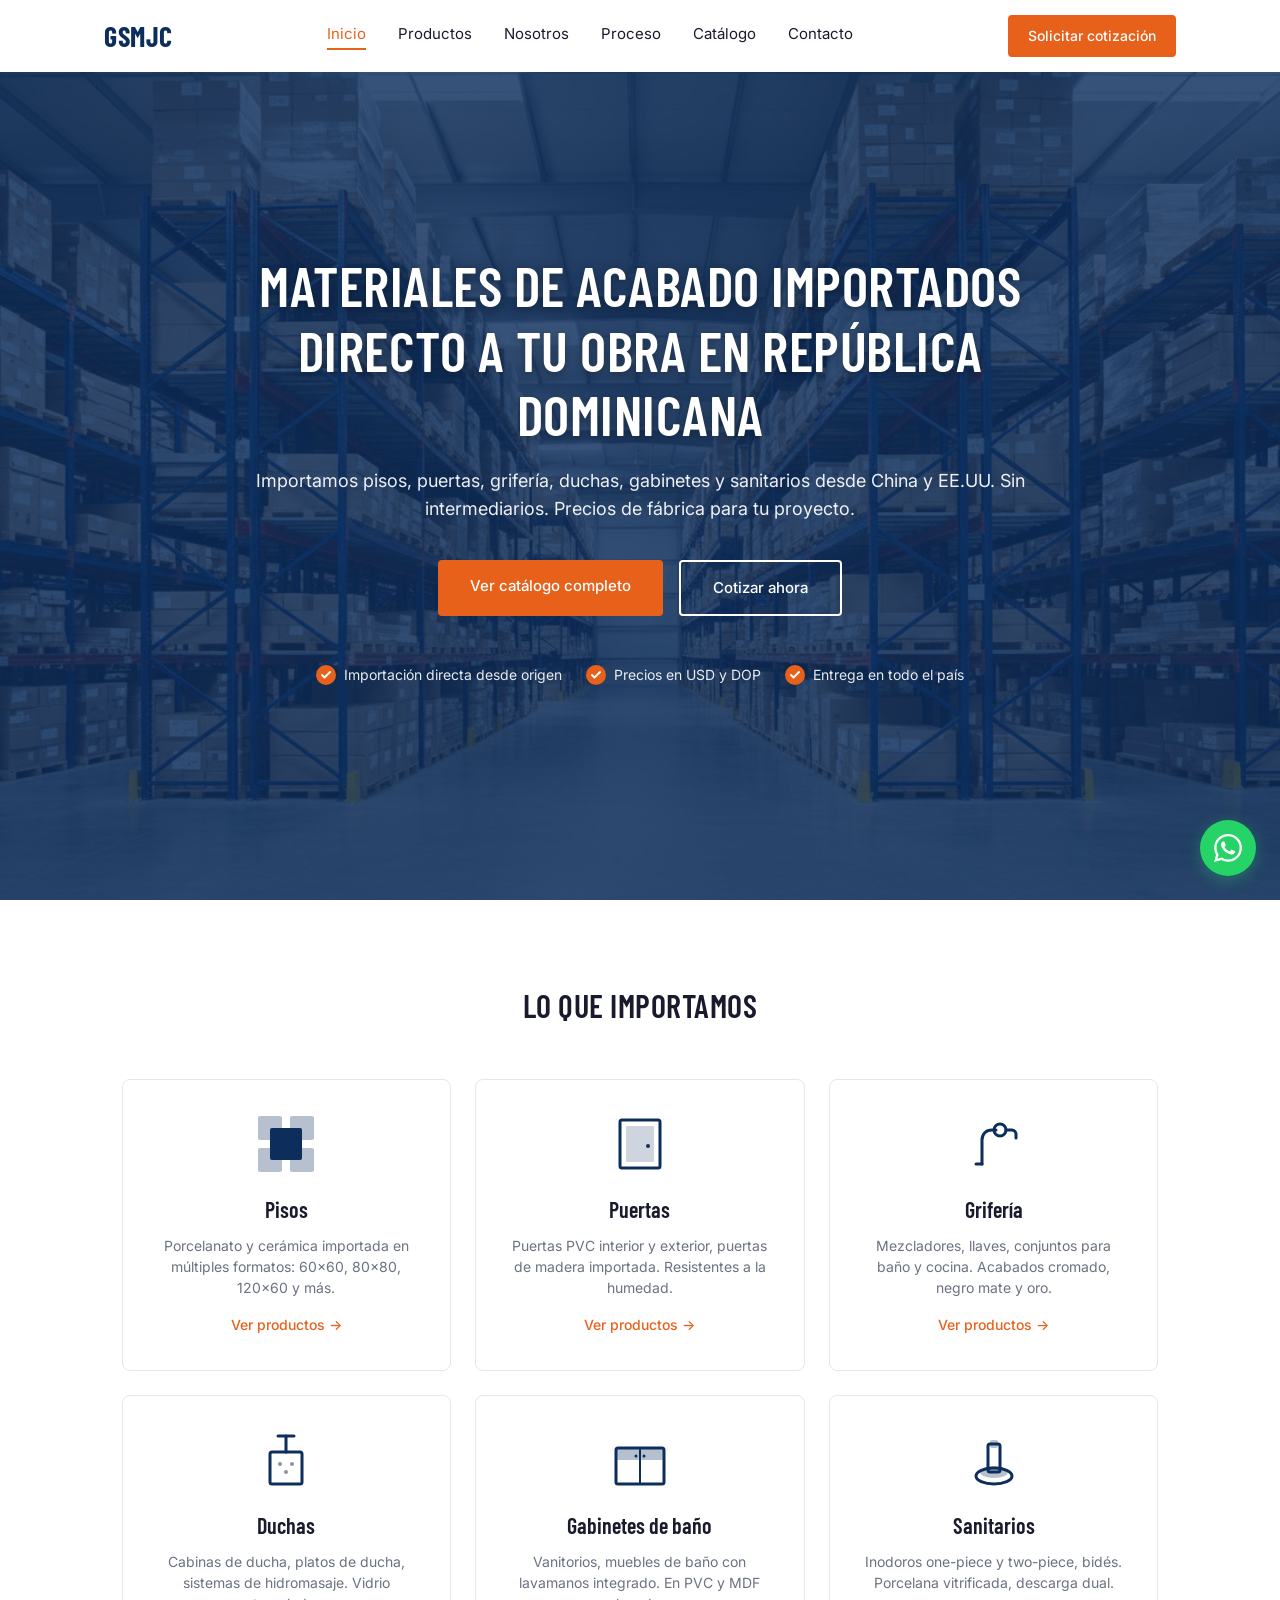
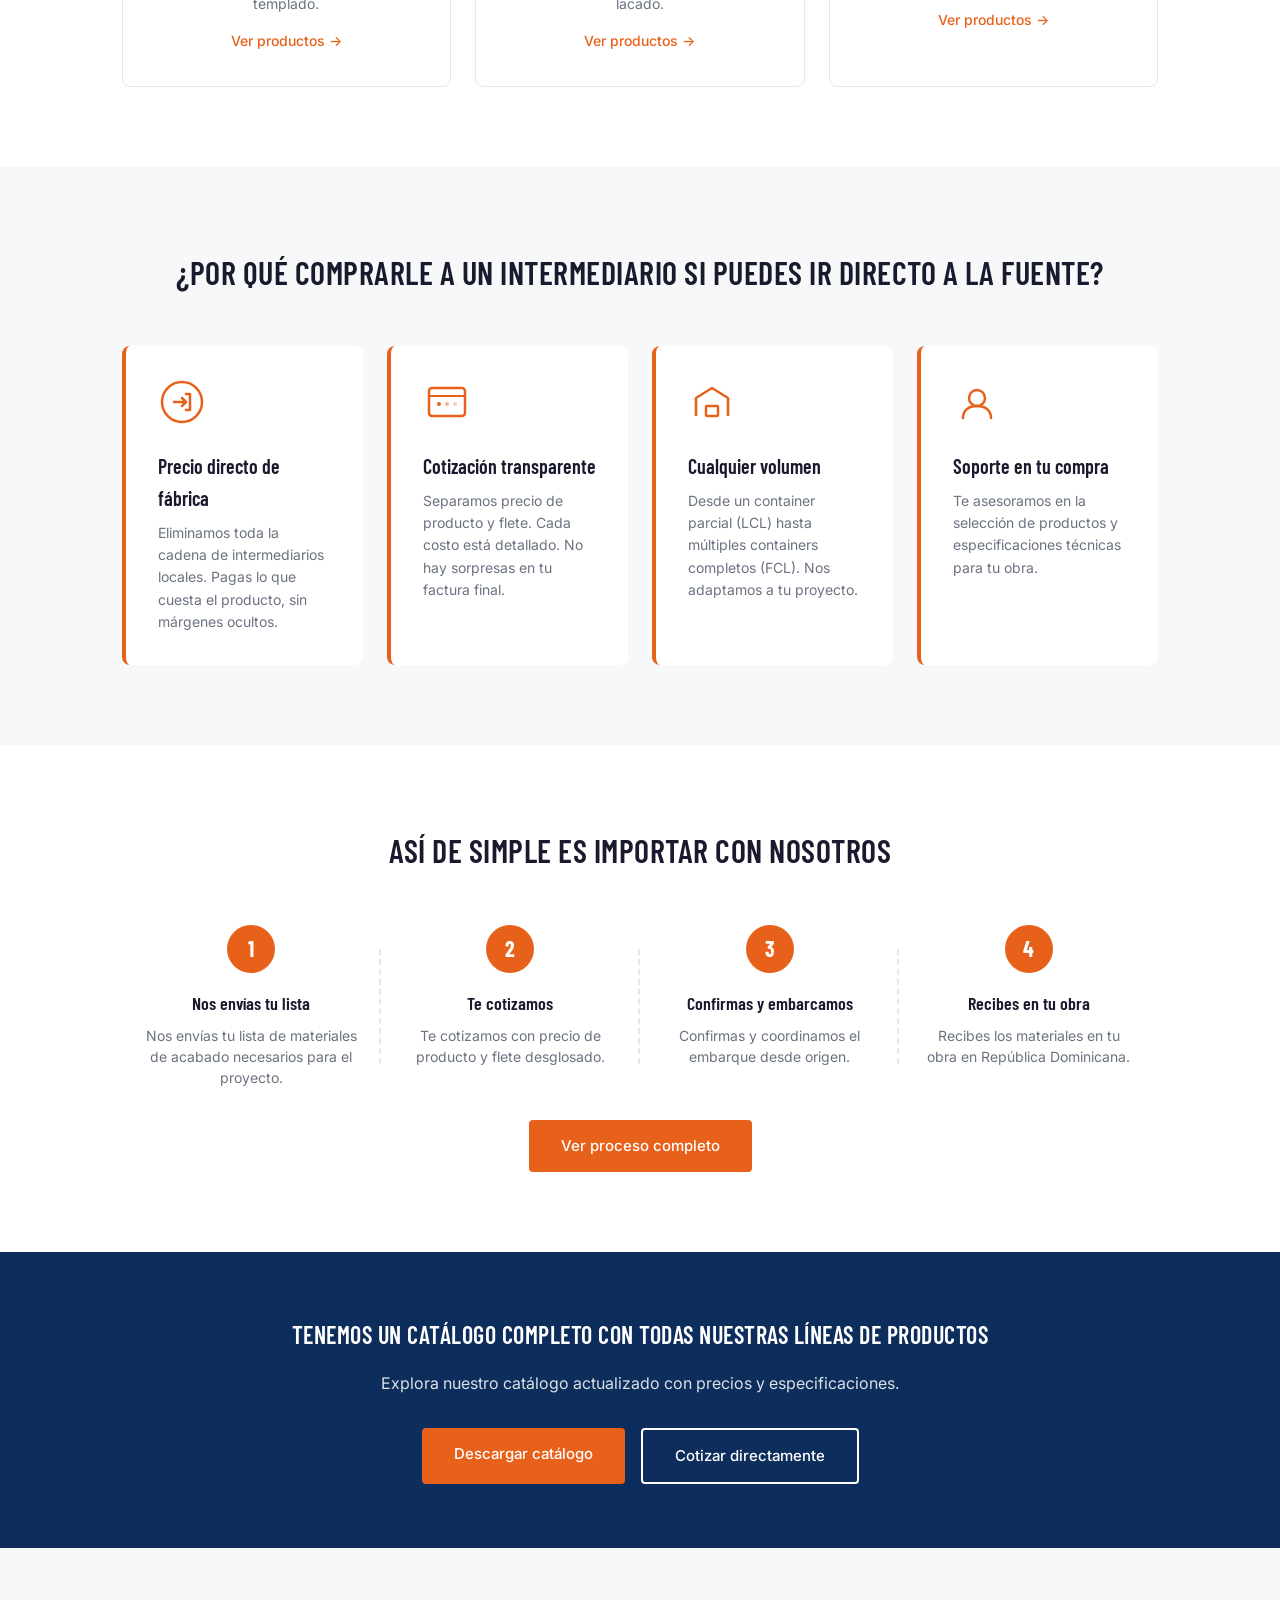
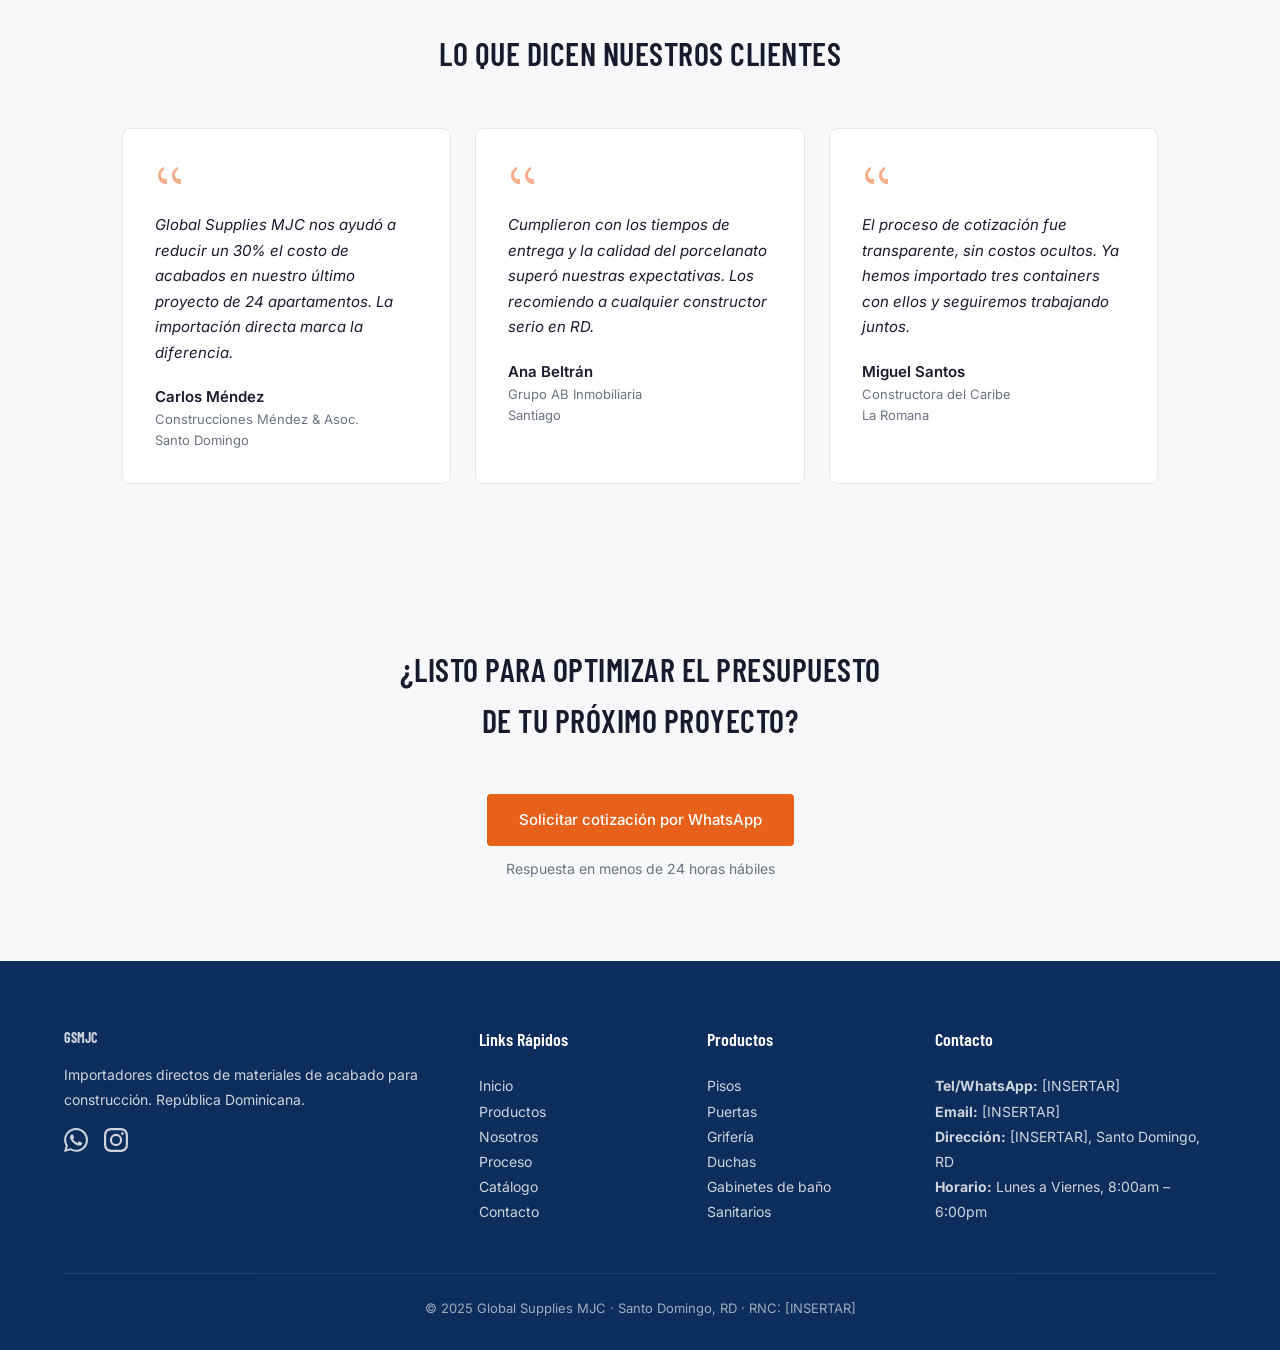
==== index.html @ f54d4133 "Initial commit: Global Supplies static site Co-authored-by: Cursor <cursoragent@cursor.com>" ====
<!DOCTYPE html>
<html lang="es">
<head>
  <meta charset="UTF-8">
  <meta name="viewport" content="width=device-width, initial-scale=1.0">
  <title>Global Supplies MJC — Materiales de Acabado Importados en República Dominicana</title>
  <meta name="description" content="Importamos pisos, puertas, grifería, duchas, gabinetes y sanitarios desde China y EE.UU. Sin intermediarios. Precios de fábrica para tu proyecto en RD.">
  <meta name="keywords" content="materiales de construcción República Dominicana, importador materiales RD, pisos importados Santo Domingo, proveedor construcción Dominican Republic, porcelanato importado, puertas PVC, grifería importada">
  <meta name="author" content="Global Supplies MJC">
  <meta name="robots" content="index, follow">
  <link rel="canonical" href="https://globalsuppliesmjc.com/">
  <link rel="icon" type="image/svg+xml" href="favicon.svg">

  <!-- Open Graph -->
  <meta property="og:type" content="website">
  <meta property="og:url" content="https://globalsuppliesmjc.com/">
  <meta property="og:title" content="Global Supplies MJC — Materiales de Acabado Importados en República Dominicana">
  <meta property="og:description" content="Importamos pisos, puertas, grifería, duchas, gabinetes y sanitarios desde China y EE.UU. Sin intermediarios. Precios de fábrica para tu proyecto en RD.">
  <meta property="og:image" content="https://globalsuppliesmjc.com/images/hero-bg.jpg">
  <meta name="twitter:card" content="summary_large_image">
  <meta name="twitter:title" content="Global Supplies MJC — Materiales de Acabado Importados en RD">
  <meta name="twitter:description" content="Importamos pisos, puertas, grifería, duchas, gabinetes y sanitarios desde China y EE.UU.">
  <meta name="twitter:image" content="https://globalsuppliesmjc.com/images/hero-bg.jpg">

  <!-- Schema.org -->
  <script type="application/ld+json">
  {
    "@context": "https://schema.org",
    "@type": "Organization",
    "name": "Global Supplies MJC",
    "description": "Importador directo de materiales de acabado para construcción en República Dominicana.",
    "url": "https://globalsuppliesmjc.com",
    "telephone": "[INSERTAR]",
    "email": "[INSERTAR]",
    "address": {
      "@type": "PostalAddress",
      "streetAddress": "[INSERTAR]",
      "addressLocality": "Santo Domingo",
      "addressCountry": "DO"
    }
  }
  </script>

  <!-- Fonts -->
  <link rel="preconnect" href="https://fonts.googleapis.com">
  <link rel="preconnect" href="https://fonts.gstatic.com" crossorigin>
  <link href="https://fonts.googleapis.com/css2?family=Barlow+Condensed:wght@400;500;600;700&family=Inter:wght@400;500;600&display=swap" rel="stylesheet">

  <link rel="stylesheet" href="styles.css">
</head>
<body>

  <!-- ==================== NAVBAR ==================== -->
  <nav class="navbar" id="navbar">
    <div class="container">
      <a href="index.html" class="logo">GSMJC</a>
      <div class="nav-links">
        <a href="index.html" class="active">Inicio</a>
        <a href="productos.html">Productos</a>
        <a href="nosotros.html">Nosotros</a>
        <a href="proceso.html">Proceso</a>
        <a href="catalogo.html">Catálogo</a>
        <a href="contacto.html">Contacto</a>
      </div>
      <a href="https://wa.me/[INSERTAR]?text=Hola,%20quiero%20solicitar%20una%20cotización" class="nav-cta" target="_blank">Solicitar cotización</a>
      <div class="hamburger" id="hamburger" onclick="toggleMenu()">
        <span></span>
        <span></span>
        <span></span>
      </div>
    </div>
    <div class="mobile-menu" id="mobileMenu">
      <a href="index.html" class="active">Inicio</a>
      <a href="productos.html">Productos</a>
      <a href="nosotros.html">Nosotros</a>
      <a href="proceso.html">Proceso</a>
      <a href="catalogo.html">Catálogo</a>
      <a href="contacto.html">Contacto</a>
      <a href="https://wa.me/[INSERTAR]?text=Hola,%20quiero%20solicitar%20una%20cotización" class="nav-cta" target="_blank">Solicitar cotización</a>
    </div>
  </nav>

  <!-- ==================== HERO ==================== -->
  <section class="hero">
    <div class="hero-content">
      <h1>Materiales de acabado importados directo a tu obra en República Dominicana</h1>
      <p class="subtitle">Importamos pisos, puertas, grifería, duchas, gabinetes y sanitarios desde China y EE.UU. Sin intermediarios. Precios de fábrica para tu proyecto.</p>
      <div class="hero-buttons">
        <a href="catalogo.html" class="btn btn-primary">Ver catálogo completo</a>
        <a href="https://wa.me/[INSERTAR]?text=Hola,%20quiero%20cotizar%20materiales%20de%20acabado" class="btn btn-secondary" target="_blank">Cotizar ahora</a>
      </div>
      <div class="badges">
        <div class="badge">
          <svg width="20" height="20" viewBox="0 0 20 20" fill="none"><circle cx="10" cy="10" r="10" fill="#E8611A"/><path d="M6 10l2.5 2.5L14 7" stroke="white" stroke-width="2" stroke-linecap="round" stroke-linejoin="round"/></svg>
          Importación directa desde origen
        </div>
        <div class="badge">
          <svg width="20" height="20" viewBox="0 0 20 20" fill="none"><circle cx="10" cy="10" r="10" fill="#E8611A"/><path d="M6 10l2.5 2.5L14 7" stroke="white" stroke-width="2" stroke-linecap="round" stroke-linejoin="round"/></svg>
          Precios en USD y DOP
        </div>
        <div class="badge">
          <svg width="20" height="20" viewBox="0 0 20 20" fill="none"><circle cx="10" cy="10" r="10" fill="#E8611A"/><path d="M6 10l2.5 2.5L14 7" stroke="white" stroke-width="2" stroke-linecap="round" stroke-linejoin="round"/></svg>
          Entrega en todo el país
        </div>
      </div>
    </div>
  </section>

  <!-- ==================== CATEGORÍAS ==================== -->
  <section class="section bg-white">
    <div class="container">
      <h2 class="section-title">Lo que importamos</h2>
      <div class="category-grid">
        <!-- Pisos -->
        <div class="category-card fade-up">
          <div class="icon">
            <svg viewBox="0 0 64 64" fill="none" xmlns="http://www.w3.org/2000/svg"><rect x="4" y="4" width="24" height="24" rx="2" fill="currentColor" opacity="0.3"/><rect x="36" y="4" width="24" height="24" rx="2" fill="currentColor" opacity="0.3"/><rect x="4" y="36" width="24" height="24" rx="2" fill="currentColor" opacity="0.3"/><rect x="36" y="36" width="24" height="24" rx="2" fill="currentColor" opacity="0.3"/><rect x="16" y="16" width="32" height="32" rx="2" fill="currentColor"/></svg>
          </div>
          <h3>Pisos</h3>
          <p>Porcelanato y cerámica importada en múltiples formatos: 60x60, 80x80, 120x60 y más.</p>
          <a href="productos.html#pisos">Ver productos →</a>
        </div>
        <!-- Puertas -->
        <div class="category-card fade-up">
          <div class="icon">
            <svg viewBox="0 0 64 64" fill="none" xmlns="http://www.w3.org/2000/svg"><rect x="12" y="8" width="40" height="48" rx="2" stroke="currentColor" stroke-width="3" fill="none"/><rect x="18" y="14" width="28" height="36" rx="1" fill="currentColor" opacity="0.2"/><circle cx="40" cy="34" r="2" fill="currentColor"/></svg>
          </div>
          <h3>Puertas</h3>
          <p>Puertas PVC interior y exterior, puertas de madera importada. Resistentes a la humedad.</p>
          <a href="productos.html#puertas">Ver productos →</a>
        </div>
        <!-- Grifería -->
        <div class="category-card fade-up">
          <div class="icon">
            <svg viewBox="0 0 64 64" fill="none" xmlns="http://www.w3.org/2000/svg"><path d="M20 52V28c0-6 4-10 10-10h4" stroke="currentColor" stroke-width="3" fill="none" stroke-linecap="round"/><circle cx="38" cy="18" r="6" stroke="currentColor" stroke-width="3" fill="none"/><path d="M44 18h6c2 0 4 2 4 4v4" stroke="currentColor" stroke-width="3" fill="none" stroke-linecap="round"/><path d="M20 52h-6" stroke="currentColor" stroke-width="3" fill="none" stroke-linecap="round"/></svg>
          </div>
          <h3>Grifería</h3>
          <p>Mezcladores, llaves, conjuntos para baño y cocina. Acabados cromado, negro mate y oro.</p>
          <a href="productos.html#griferia">Ver productos →</a>
        </div>
        <!-- Duchas -->
        <div class="category-card fade-up">
          <div class="icon">
            <svg viewBox="0 0 64 64" fill="none" xmlns="http://www.w3.org/2000/svg"><rect x="16" y="24" width="32" height="32" rx="2" stroke="currentColor" stroke-width="3" fill="none"/><line x1="32" y1="8" x2="32" y2="24" stroke="currentColor" stroke-width="3" stroke-linecap="round"/><path d="M24 8h16" stroke="currentColor" stroke-width="3" stroke-linecap="round"/><circle cx="26" cy="36" r="2" fill="currentColor" opacity="0.5"/><circle cx="38" cy="36" r="2" fill="currentColor" opacity="0.5"/><circle cx="32" cy="44" r="2" fill="currentColor" opacity="0.5"/></svg>
          </div>
          <h3>Duchas</h3>
          <p>Cabinas de ducha, platos de ducha, sistemas de hidromasaje. Vidrio templado.</p>
          <a href="productos.html#duchas">Ver productos →</a>
        </div>
        <!-- Gabinetes -->
        <div class="category-card fade-up">
          <div class="icon">
            <svg viewBox="0 0 64 64" fill="none" xmlns="http://www.w3.org/2000/svg"><rect x="8" y="20" width="48" height="36" rx="2" stroke="currentColor" stroke-width="3" fill="none"/><rect x="8" y="20" width="48" height="12" rx="2" fill="currentColor" opacity="0.3"/><line x1="32" y1="20" x2="32" y2="56" stroke="currentColor" stroke-width="2"/><circle cx="28" cy="28" r="1.5" fill="currentColor"/><circle cx="36" cy="28" r="1.5" fill="currentColor"/></svg>
          </div>
          <h3>Gabinetes de baño</h3>
          <p>Vanitorios, muebles de baño con lavamanos integrado. En PVC y MDF lacado.</p>
          <a href="productos.html#gabinetes">Ver productos →</a>
        </div>
        <!-- Sanitarios -->
        <div class="category-card fade-up">
          <div class="icon">
            <svg viewBox="0 0 64 64" fill="none" xmlns="http://www.w3.org/2000/svg"><ellipse cx="32" cy="48" rx="18" ry="8" stroke="currentColor" stroke-width="3" fill="none"/><ellipse cx="32" cy="44" rx="14" ry="6" fill="currentColor" opacity="0.3"/><rect x="26" y="16" width="12" height="28" rx="2" stroke="currentColor" stroke-width="3" fill="none"/><rect x="28" y="12" width="8" height="8" rx="2" fill="currentColor" opacity="0.3"/></svg>
          </div>
          <h3>Sanitarios</h3>
          <p>Inodoros one-piece y two-piece, bidés. Porcelana vitrificada, descarga dual.</p>
          <a href="productos.html#sanitarios">Ver productos →</a>
        </div>
      </div>
    </div>
  </section>

  <!-- ==================== PROPUESTA DE VALOR ==================== -->
  <section class="section bg-grey">
    <div class="container">
      <h2 class="section-title">¿Por qué comprarle a un intermediario si puedes ir directo a la fuente?</h2>
      <div class="value-grid">
        <div class="value-card fade-up">
          <div class="icon">
            <svg width="48" height="48" viewBox="0 0 48 48" fill="none"><circle cx="24" cy="24" r="20" stroke="currentColor" stroke-width="2.5"/><path d="M16 24h12m0 0l-4-4m4 4l-4 4" stroke="currentColor" stroke-width="2.5" stroke-linecap="round" stroke-linejoin="round"/><path d="M28 16h4v16h-4" stroke="currentColor" stroke-width="2.5" stroke-linecap="round" stroke-linejoin="round"/></svg>
          </div>
          <h3>Precio directo de fábrica</h3>
          <p>Eliminamos toda la cadena de intermediarios locales. Pagas lo que cuesta el producto, sin márgenes ocultos.</p>
        </div>
        <div class="value-card fade-up">
          <div class="icon">
            <svg width="48" height="48" viewBox="0 0 48 48" fill="none"><rect x="6" y="10" width="36" height="28" rx="3" stroke="currentColor" stroke-width="2.5"/><path d="M6 18h36" stroke="currentColor" stroke-width="2"/><circle cx="16" cy="26" r="2" fill="currentColor"/><circle cx="24" cy="26" r="2" fill="currentColor" opacity="0.5"/><circle cx="32" cy="26" r="2" fill="currentColor" opacity="0.3"/></svg>
          </div>
          <h3>Cotización transparente</h3>
          <p>Separamos precio de producto y flete. Cada costo está detallado. No hay sorpresas en tu factura final.</p>
        </div>
        <div class="value-card fade-up">
          <div class="icon">
            <svg width="48" height="48" viewBox="0 0 48 48" fill="none"><path d="M8 38V20l16-10 16 10v18" stroke="currentColor" stroke-width="2.5" fill="none" stroke-linejoin="round"/><rect x="18" y="28" width="12" height="10" rx="1" stroke="currentColor" stroke-width="2.5"/></svg>
          </div>
          <h3>Cualquier volumen</h3>
          <p>Desde un container parcial (LCL) hasta múltiples containers completos (FCL). Nos adaptamos a tu proyecto.</p>
        </div>
        <div class="value-card fade-up">
          <div class="icon">
            <svg width="48" height="48" viewBox="0 0 48 48" fill="none"><circle cx="24" cy="20" r="8" stroke="currentColor" stroke-width="2.5"/><path d="M10 40c0-8 6-12 14-12s14 4 14 12" stroke="currentColor" stroke-width="2.5" stroke-linecap="round"/></svg>
          </div>
          <h3>Soporte en tu compra</h3>
          <p>Te asesoramos en la selección de productos y especificaciones técnicas para tu obra.</p>
        </div>
      </div>
    </div>
  </section>

  <!-- ==================== CÓMO FUNCIONA ==================== -->
  <section class="section bg-white">
    <div class="container">
      <h2 class="section-title">Así de simple es importar con nosotros</h2>
      <div class="steps">
        <div class="step fade-up">
          <div class="step-number">1</div>
          <h3>Nos envías tu lista</h3>
          <p>Nos envías tu lista de materiales de acabado necesarios para el proyecto.</p>
        </div>
        <div class="step fade-up">
          <div class="step-number">2</div>
          <h3>Te cotizamos</h3>
          <p>Te cotizamos con precio de producto y flete desglosado.</p>
        </div>
        <div class="step fade-up">
          <div class="step-number">3</div>
          <h3>Confirmas y embarcamos</h3>
          <p>Confirmas y coordinamos el embarque desde origen.</p>
        </div>
        <div class="step fade-up">
          <div class="step-number">4</div>
          <h3>Recibes en tu obra</h3>
          <p>Recibes los materiales en tu obra en República Dominicana.</p>
        </div>
      </div>
      <div class="text-center mt-4">
        <a href="proceso.html" class="btn btn-primary">Ver proceso completo</a>
      </div>
    </div>
  </section>

  <!-- ==================== BANNER CATÁLOGO ==================== -->
  <section class="banner-section bg-blue">
    <div class="container">
      <h2>Tenemos un catálogo completo con todas nuestras líneas de productos</h2>
      <p>Explora nuestro catálogo actualizado con precios y especificaciones.</p>
      <div class="btn-group">
        <a href="catalogo.html" class="btn btn-primary">Descargar catálogo</a>
        <a href="https://wa.me/[INSERTAR]?text=Hola,%20quiero%20cotizar%20materiales" class="btn btn-secondary" target="_blank">Cotizar directamente</a>
      </div>
    </div>
  </section>

  <!-- ==================== TESTIMONIOS ==================== -->
  <section class="section bg-grey">
    <div class="container">
      <h2 class="section-title">Lo que dicen nuestros clientes</h2>
      <div class="testimonial-grid">
        <div class="testimonial-card fade-up">
          <div class="quote-icon">
            <svg width="32" height="32" viewBox="0 0 32 32" fill="currentColor"><path d="M10 18c-1.1 0-2.1-.4-2.8-1.2C6.4 16 6 15 6 14c0-2.2 1.2-4.2 3-5.3V6C5.5 7.2 3 10.6 3 14.5 3 19.2 6.6 23 11 23h1v-5h-2zm14 0c-1.1 0-2.1-.4-2.8-1.2-.8-.8-1.2-1.8-1.2-2.8 0-2.2 1.2-4.2 3-5.3V6c-3.5 1.2-6 4.6-6 8.5 0 4.7 3.6 8.5 8 8.5h1v-5h-2z"/></svg>
          </div>
          <p class="quote">Global Supplies MJC nos ayudó a reducir un 30% el costo de acabados en nuestro último proyecto de 24 apartamentos. La importación directa marca la diferencia.</p>
          <div class="author">Carlos Méndez</div>
          <div class="company">Construcciones Méndez &amp; Asoc.</div>
          <div class="city">Santo Domingo</div>
        </div>
        <div class="testimonial-card fade-up">
          <div class="quote-icon">
            <svg width="32" height="32" viewBox="0 0 32 32" fill="currentColor"><path d="M10 18c-1.1 0-2.1-.4-2.8-1.2C6.4 16 6 15 6 14c0-2.2 1.2-4.2 3-5.3V6C5.5 7.2 3 10.6 3 14.5 3 19.2 6.6 23 11 23h1v-5h-2zm14 0c-1.1 0-2.1-.4-2.8-1.2-.8-.8-1.2-1.8-1.2-2.8 0-2.2 1.2-4.2 3-5.3V6c-3.5 1.2-6 4.6-6 8.5 0 4.7 3.6 8.5 8 8.5h1v-5h-2z"/></svg>
          </div>
          <p class="quote">Cumplieron con los tiempos de entrega y la calidad del porcelanato superó nuestras expectativas. Los recomiendo a cualquier constructor serio en RD.</p>
          <div class="author">Ana Beltrán</div>
          <div class="company">Grupo AB Inmobiliaria</div>
          <div class="city">Santiago</div>
        </div>
        <div class="testimonial-card fade-up">
          <div class="quote-icon">
            <svg width="32" height="32" viewBox="0 0 32 32" fill="currentColor"><path d="M10 18c-1.1 0-2.1-.4-2.8-1.2C6.4 16 6 15 6 14c0-2.2 1.2-4.2 3-5.3V6C5.5 7.2 3 10.6 3 14.5 3 19.2 6.6 23 11 23h1v-5h-2zm14 0c-1.1 0-2.1-.4-2.8-1.2-.8-.8-1.2-1.8-1.2-2.8 0-2.2 1.2-4.2 3-5.3V6c-3.5 1.2-6 4.6-6 8.5 0 4.7 3.6 8.5 8 8.5h1v-5h-2z"/></svg>
          </div>
          <p class="quote">El proceso de cotización fue transparente, sin costos ocultos. Ya hemos importado tres containers con ellos y seguiremos trabajando juntos.</p>
          <div class="author">Miguel Santos</div>
          <div class="company">Constructora del Caribe</div>
          <div class="city">La Romana</div>
        </div>
      </div>
    </div>
  </section>

  <!-- ==================== CTA FINAL ==================== -->
  <section class="section bg-grey">
    <div class="container max-w-600 text-center">
      <h2 class="section-title">¿Listo para optimizar el presupuesto de tu próximo proyecto?</h2>
      <a href="https://wa.me/[INSERTAR]?text=Hola,%20quiero%20solicitar%20una%20cotización" class="btn btn-primary" target="_blank">Solicitar cotización por WhatsApp</a>
      <p class="mt-1" style="color: var(--gris-medio); font-size: 14px; margin-top: 12px;">Respuesta en menos de 24 horas hábiles</p>
    </div>
  </section>

  <!-- ==================== FOOTER ==================== -->
  <footer class="footer">
    <div class="footer-grid">
      <div class="footer-col">
        <a href="index.html" class="footer-logo">GSMJC</a>
        <p>Importadores directos de materiales de acabado para construcción. República Dominicana.</p>
        <div class="footer-social">
          <a href="https://wa.me/[INSERTAR]" target="_blank" aria-label="WhatsApp">
            <svg width="24" height="24" viewBox="0 0 24 24" fill="currentColor"><path d="M17.472 14.382c-.297-.149-1.758-.867-2.03-.967-.273-.099-.471-.148-.67.15-.197.297-.767.966-.94 1.164-.173.199-.347.223-.644.075-.297-.15-1.255-.463-2.39-1.475-.883-.788-1.48-1.761-1.653-2.059-.173-.297-.018-.458.13-.606.134-.133.298-.347.446-.52.149-.174.198-.298.298-.497.099-.198.05-.371-.025-.52-.075-.149-.669-1.612-.916-2.207-.242-.579-.487-.5-.669-.51-.173-.008-.371-.01-.57-.01-.198 0-.52.074-.792.372-.272.297-1.04 1.016-1.04 2.479 0 1.462 1.065 2.875 1.213 3.074.149.198 2.096 3.2 5.077 4.487.709.306 1.262.489 1.694.625.712.227 1.36.195 1.871.118.571-.085 1.758-.719 2.006-1.413.248-.694.248-1.289.173-1.413-.074-.124-.272-.198-.57-.347m-5.421 7.403h-.004a9.87 9.87 0 01-5.031-1.378l-.361-.214-3.741.982.998-3.648-.235-.374a9.86 9.86 0 01-1.51-5.26c.001-5.45 4.436-9.884 9.888-9.884 2.64 0 5.122 1.03 6.988 2.898a9.825 9.825 0 012.893 6.994c-.003 5.45-4.437 9.884-9.885 9.884m8.413-18.297A11.815 11.815 0 0012.05 0C5.495 0 .16 5.335.157 11.892c0 2.096.547 4.142 1.588 5.945L.057 24l6.305-1.654a11.882 11.882 0 005.683 1.448h.005c6.554 0 11.89-5.335 11.893-11.893a11.821 11.821 0 00-3.48-8.413z"/></svg>
          </a>
          <a href="[INSERTAR Instagram]" target="_blank" aria-label="Instagram">
            <svg width="24" height="24" viewBox="0 0 24 24" fill="currentColor"><path d="M12 2.163c3.204 0 3.584.012 4.85.07 3.252.148 4.771 1.691 4.919 4.919.058 1.265.069 1.645.069 4.849 0 3.205-.012 3.584-.069 4.849-.149 3.225-1.664 4.771-4.919 4.919-1.266.058-1.644.07-4.85.07-3.204 0-3.584-.012-4.849-.07-3.26-.149-4.771-1.699-4.919-4.92-.058-1.265-.07-1.644-.07-4.849 0-3.204.013-3.583.07-4.849.149-3.227 1.664-4.771 4.919-4.919 1.266-.057 1.645-.069 4.849-.069zM12 0C8.741 0 8.333.014 7.053.072 2.695.272.273 2.69.073 7.052.014 8.333 0 8.741 0 12c0 3.259.014 3.668.072 4.948.2 4.358 2.618 6.78 6.98 6.98C8.333 23.986 8.741 24 12 24c3.259 0 3.668-.014 4.948-.072 4.354-.2 6.782-2.618 6.979-6.98.059-1.28.073-1.689.073-4.948 0-3.259-.014-3.667-.072-4.947-.196-4.354-2.617-6.78-6.979-6.98C15.668.014 15.259 0 12 0zm0 5.838a6.162 6.162 0 100 12.324 6.162 6.162 0 000-12.324zM12 16a4 4 0 110-8 4 4 0 010 8zm6.406-11.845a1.44 1.44 0 100 2.881 1.44 1.44 0 000-2.881z"/></svg>
          </a>
        </div>
      </div>
      <div class="footer-col">
        <h4>Links Rápidos</h4>
        <a href="index.html">Inicio</a>
        <a href="productos.html">Productos</a>
        <a href="nosotros.html">Nosotros</a>
        <a href="proceso.html">Proceso</a>
        <a href="catalogo.html">Catálogo</a>
        <a href="contacto.html">Contacto</a>
      </div>
      <div class="footer-col">
        <h4>Productos</h4>
        <a href="productos.html#pisos">Pisos</a>
        <a href="productos.html#puertas">Puertas</a>
        <a href="productos.html#griferia">Grifería</a>
        <a href="productos.html#duchas">Duchas</a>
        <a href="productos.html#gabinetes">Gabinetes de baño</a>
        <a href="productos.html#sanitarios">Sanitarios</a>
      </div>
      <div class="footer-col">
        <h4>Contacto</h4>
        <p><strong>Tel/WhatsApp:</strong> [INSERTAR]</p>
        <p><strong>Email:</strong> [INSERTAR]</p>
        <p><strong>Dirección:</strong> [INSERTAR], Santo Domingo, RD</p>
        <p><strong>Horario:</strong> Lunes a Viernes, 8:00am – 6:00pm</p>
      </div>
    </div>
    <div class="footer-bottom">
      © 2025 Global Supplies MJC · Santo Domingo, RD · RNC: [INSERTAR]
    </div>
  </footer>

  <!-- ==================== FLOATING WHATSAPP ==================== -->
  <a href="https://wa.me/[INSERTAR]?text=Hola,%20quiero%20más%20información" class="whatsapp-float" target="_blank" aria-label="Escríbenos por WhatsApp">
    <span class="whatsapp-tooltip">Escríbenos por WhatsApp</span>
    <svg viewBox="0 0 24 24" fill="white"><path d="M17.472 14.382c-.297-.149-1.758-.867-2.03-.967-.273-.099-.471-.148-.67.15-.197.297-.767.966-.94 1.164-.173.199-.347.223-.644.075-.297-.15-1.255-.463-2.39-1.475-.883-.788-1.48-1.761-1.653-2.059-.173-.297-.018-.458.13-.606.134-.133.298-.347.446-.52.149-.174.198-.298.298-.497.099-.198.05-.371-.025-.52-.075-.149-.669-1.612-.916-2.207-.242-.579-.487-.5-.669-.51-.173-.008-.371-.01-.57-.01-.198 0-.52.074-.792.372-.272.297-1.04 1.016-1.04 2.479 0 1.462 1.065 2.875 1.213 3.074.149.198 2.096 3.2 5.077 4.487.709.306 1.262.489 1.694.625.712.227 1.36.195 1.871.118.571-.085 1.758-.719 2.006-1.413.248-.694.248-1.289.173-1.413-.074-.124-.272-.198-.57-.347m-5.421 7.403h-.004a9.87 9.87 0 01-5.031-1.378l-.361-.214-3.741.982.998-3.648-.235-.374a9.86 9.86 0 01-1.51-5.26c.001-5.45 4.436-9.884 9.888-9.884 2.64 0 5.122 1.03 6.988 2.898a9.825 9.825 0 012.893 6.994c-.003 5.45-4.437 9.884-9.885 9.884m8.413-18.297A11.815 11.815 0 0012.05 0C5.495 0 .16 5.335.157 11.892c0 2.096.547 4.142 1.588 5.945L.057 24l6.305-1.654a11.882 11.882 0 005.683 1.448h.005c6.554 0 11.89-5.335 11.893-11.893a11.821 11.821 0 00-3.48-8.413z"/></svg>
  </a>

  <!-- ==================== SCRIPTS ==================== -->
  <script>
    // Navbar scroll shadow
    window.addEventListener('scroll', function() {
      document.getElementById('navbar').classList.toggle('scrolled', window.scrollY > 10);
    });

    // Mobile menu toggle
    function toggleMenu() {
      document.getElementById('hamburger').classList.toggle('active');
      document.getElementById('mobileMenu').classList.toggle('active');
    }

    // Fade up animation with IntersectionObserver
    const observer = new IntersectionObserver((entries) => {
      entries.forEach(entry => {
        if (entry.isIntersecting) {
          entry.target.classList.add('visible');
        }
      });
    }, { threshold: 0.1 });

    document.querySelectorAll('.fade-up').forEach(el => observer.observe(el));
  </script>

</body>
</html>
---- styles.css ----
/* =============================================
   GLOBAL SUPPLIES MJC — STYLES.CSS
   Hoja de estilos global compartida
   Mobile-first, breakpoints: 768px, 1200px
   ============================================= */

/* --- Reset & Base --- */
*, *::before, *::after { margin: 0; padding: 0; box-sizing: border-box; }

:root {
  --azul-profundo: #0D2E5C;
  --naranja: #E8611A;
  --blanco: #FFFFFF;
  --gris-claro: #F7F8FA;
  --texto: #1A1A2E;
  --gris-medio: #6B7280;
  --borde: #E5E7EB;
  --naranja-hover: #D45510;
  --azul-hover: #0A2245;
  --whatsapp: #25D366;
  --font-title: 'Barlow Condensed', sans-serif;
  --font-body: 'Inter', sans-serif;
}

html { scroll-behavior: smooth; }

body {
  font-family: var(--font-body);
  color: var(--texto);
  background: var(--blanco);
  line-height: 1.6;
  font-size: 16px;
  overflow-x: hidden;
}

img { max-width: 100%; height: auto; display: block; }

a { text-decoration: none; color: inherit; transition: color 0.3s, opacity 0.3s; }

ul { list-style: none; }

.container { width: 100%; max-width: 1200px; margin: 0 auto; padding: 0 5%; }

/* --- Animations --- */
@keyframes fadeUp {
  from { opacity: 0; transform: translateY(24px); }
  to   { opacity: 1; transform: translateY(0); }
}

.fade-up {
  opacity: 0;
  transform: translateY(24px);
  transition: opacity 0.6s cubic-bezier(0.25, 0.46, 0.45, 0.94), transform 0.6s cubic-bezier(0.25, 0.46, 0.45, 0.94);
}
.fade-up.visible {
  opacity: 1;
  transform: translateY(0);
}

/* --- Buttons --- */
.btn {
  display: inline-block;
  padding: 14px 32px;
  border-radius: 4px;
  font-family: var(--font-body);
  font-size: 15px;
  font-weight: 500;
  cursor: pointer;
  transition: background 0.3s, transform 0.2s, box-shadow 0.3s;
  border: none;
  text-align: center;
}
.btn:hover { transform: translateY(-2px); }

.btn-primary {
  background: var(--naranja);
  color: var(--blanco);
}
.btn-primary:hover { background: var(--naranja-hover); box-shadow: 0 4px 16px rgba(232, 97, 26, 0.35); }

.btn-secondary {
  background: transparent;
  color: var(--blanco);
  border: 2px solid var(--blanco);
}
.btn-secondary:hover { background: rgba(255,255,255,0.1); }

.btn-blue {
  background: var(--azul-profundo);
  color: var(--blanco);
}
.btn-blue:hover { background: var(--azul-hover); box-shadow: 0 4px 16px rgba(13, 46, 92, 0.35); }

.btn-whatsapp {
  background: var(--whatsapp);
  color: var(--blanco);
  padding: 14px 32px;
  border-radius: 4px;
  font-weight: 500;
  display: inline-flex;
  align-items: center;
  gap: 8px;
}
.btn-whatsapp:hover { background: #1DA851; transform: translateY(-2px); }

/* --- Navbar --- */
.navbar {
  position: fixed;
  top: 0;
  left: 0;
  width: 100%;
  z-index: 100;
  background: var(--blanco);
  height: 72px;
  transition: box-shadow 0.3s;
}
.navbar.scrolled { box-shadow: 0 2px 12px rgba(0,0,0,0.08); }

.navbar .container {
  display: flex;
  align-items: center;
  justify-content: space-between;
  height: 100%;
}

.logo {
  font-family: var(--font-title);
  font-weight: 700;
  font-size: 28px;
  color: var(--azul-profundo);
  letter-spacing: 0.5px;
}

.nav-links {
  display: none;
  align-items: center;
  gap: 32px;
}

.nav-links a {
  font-size: 15px;
  font-weight: 400;
  color: var(--texto);
  position: relative;
  padding-bottom: 4px;
}
.nav-links a::after {
  content: '';
  position: absolute;
  bottom: 0;
  left: 0;
  width: 0;
  height: 2px;
  background: var(--naranja);
  transition: width 0.3s;
}
.nav-links a:hover::after,
.nav-links a.active::after { width: 100%; }
.nav-links a.active { color: var(--naranja); }

.nav-cta {
  display: none;
  padding: 10px 20px;
  background: var(--naranja);
  color: var(--blanco);
  border-radius: 4px;
  font-size: 14px;
  font-weight: 500;
}
.nav-cta:hover { background: var(--naranja-hover); }

/* Hamburger */
.hamburger {
  display: flex;
  flex-direction: column;
  gap: 5px;
  cursor: pointer;
  padding: 8px;
  z-index: 101;
}
.hamburger span {
  display: block;
  width: 24px;
  height: 2px;
  background: var(--texto);
  transition: transform 0.3s, opacity 0.3s;
}
.hamburger.active span:nth-child(1) { transform: rotate(45deg) translate(5px, 5px); }
.hamburger.active span:nth-child(2) { opacity: 0; }
.hamburger.active span:nth-child(3) { transform: rotate(-45deg) translate(5px, -5px); }

/* Mobile Menu */
.mobile-menu {
  position: fixed;
  top: 72px;
  left: 0;
  width: 100%;
  background: var(--blanco);
  padding: 16px 5%;
  box-shadow: 0 8px 24px rgba(0,0,0,0.1);
  transform: translateY(-100%);
  opacity: 0;
  pointer-events: none;
  transition: transform 0.3s, opacity 0.3s;
  z-index: 99;
}
.mobile-menu.active {
  transform: translateY(0);
  opacity: 1;
  pointer-events: all;
}
.mobile-menu a {
  display: block;
  padding: 14px 0;
  font-size: 16px;
  color: var(--texto);
  border-bottom: 1px solid var(--borde);
}
.mobile-menu a.active { color: var(--naranja); }
.mobile-menu .nav-cta {
  display: block;
  margin-top: 16px;
  text-align: center;
  width: 100%;
}

@media (min-width: 768px) {
  .nav-links { display: flex; }
  .nav-cta { display: inline-block; }
  .hamburger { display: none; }
  .mobile-menu { display: none; }
}

/* --- Footer --- */
.footer {
  background: var(--azul-profundo);
  color: var(--blanco);
  padding: 64px 5% 32px;
}

.footer-grid {
  display: grid;
  grid-template-columns: 1fr;
  gap: 40px;
  max-width: 1200px;
  margin: 0 auto;
}

.footer-col h4 {
  font-family: var(--font-title);
  font-weight: 600;
  font-size: 18px;
  margin-bottom: 20px;
}

.footer-col p,
.footer-col a {
  font-size: 14px;
  opacity: 0.8;
  line-height: 1.8;
  display: block;
}

.footer-col a:hover { opacity: 1; }

.footer-logo {
  font-family: var(--font-title);
  font-weight: 700;
  font-size: 28px;
  margin-bottom: 12px;
  display: inline-block;
}

.footer-social {
  display: flex;
  gap: 16px;
  margin-top: 16px;
}
.footer-social a {
  display: inline-block;
  opacity: 0.8;
  transition: opacity 0.3s;
}
.footer-social a:hover { opacity: 1; }

.footer-bottom {
  border-top: 1px solid rgba(255,255,255,0.15);
  margin-top: 48px;
  padding-top: 24px;
  max-width: 1200px;
  margin-left: auto;
  margin-right: auto;
  text-align: center;
  font-size: 13px;
  opacity: 0.6;
}

@media (min-width: 768px) {
  .footer-grid { grid-template-columns: 1fr 1fr; }
}
@media (min-width: 1200px) {
  .footer-grid { grid-template-columns: 2fr 1fr 1fr 1.5fr; }
}

/* --- Floating WhatsApp Button --- */
.whatsapp-float {
  position: fixed;
  bottom: 24px;
  right: 24px;
  width: 56px;
  height: 56px;
  background: var(--whatsapp);
  border-radius: 50%;
  display: flex;
  align-items: center;
  justify-content: center;
  box-shadow: 0 4px 16px rgba(37, 211, 102, 0.35);
  z-index: 99;
  cursor: pointer;
  transition: transform 0.3s, box-shadow 0.3s;
}
.whatsapp-float:hover {
  transform: scale(1.08);
  box-shadow: 0 6px 24px rgba(37, 211, 102, 0.5);
}
.whatsapp-float svg { width: 28px; height: 28px; fill: white; }

.whatsapp-tooltip {
  position: absolute;
  right: 68px;
  top: 50%;
  transform: translateY(-50%);
  background: white;
  color: var(--texto);
  padding: 6px 12px;
  border-radius: 4px;
  font-size: 12px;
  white-space: nowrap;
  box-shadow: 0 2px 8px rgba(0,0,0,0.15);
  opacity: 0;
  pointer-events: none;
  transition: opacity 0.3s;
}
.whatsapp-float:hover .whatsapp-tooltip { opacity: 1; }

/* --- Sidebar Catalog Banner (Desktop) --- */
.catalog-sidebar {
  display: none;
  position: fixed;
  right: 0;
  top: 50%;
  transform: translateY(-50%);
  background: var(--naranja);
  color: white;
  padding: 16px 12px;
  writing-mode: vertical-rl;
  border-radius: 8px 0 0 8px;
  font-weight: 500;
  font-size: 14px;
  z-index: 40;
  letter-spacing: 1px;
  transition: background 0.3s;
}
.catalog-sidebar:hover { background: var(--naranja-hover); }

@media (min-width: 1200px) {
  .catalog-sidebar { display: block; }
}

/* =============================================
   HERO SECTION
   ============================================= */
.hero {
  position: relative;
  width: 100%;
  min-height: 100vh;
  display: flex;
  align-items: center;
  justify-content: center;
  background: url('images/hero-bg.jpg') center/cover no-repeat;
  padding: 120px 5% 80px;
}
.hero::before {
  content: '';
  position: absolute;
  inset: 0;
  background: rgba(13, 46, 92, 0.82);
}
.hero-content {
  position: relative;
  z-index: 2;
  max-width: 800px;
  text-align: center;
}
.hero h1 {
  font-family: var(--font-title);
  font-weight: 600;
  font-size: 36px;
  color: var(--blanco);
  text-transform: uppercase;
  letter-spacing: 0.5px;
  line-height: 1.15;
  text-shadow: 0 2px 8px rgba(0,0,0,0.3);
}
.hero .subtitle {
  font-size: 16px;
  color: rgba(255,255,255,0.92);
  margin-top: 20px;
  line-height: 1.6;
}
.hero .hero-buttons {
  display: flex;
  flex-wrap: wrap;
  gap: 16px;
  margin-top: 36px;
  justify-content: center;
}
.hero .badges {
  display: flex;
  flex-wrap: wrap;
  gap: 24px;
  margin-top: 48px;
  justify-content: center;
}
.hero .badge {
  display: flex;
  align-items: center;
  gap: 8px;
  font-size: 14px;
  color: rgba(255,255,255,0.9);
}
.hero .badge svg { flex-shrink: 0; }

@media (min-width: 768px) {
  .hero h1 { font-size: 48px; }
  .hero .subtitle { font-size: 18px; }
}
@media (min-width: 1200px) {
  .hero h1 { font-size: 56px; }
}

/* =============================================
   PAGE BANNERS (Productos, Catalogo, Proceso, Contacto)
   ============================================= */
.page-banner {
  background: var(--azul-profundo);
  padding: 100px 5% 64px;
  text-align: center;
}
.page-banner h1 {
  font-family: var(--font-title);
  font-weight: 600;
  font-size: 32px;
  color: var(--blanco);
  text-transform: uppercase;
  letter-spacing: 0.5px;
}
.page-banner .breadcrumb {
  font-size: 14px;
  color: rgba(255,255,255,0.7);
  margin-top: 12px;
}
.page-banner .subtitle {
  font-size: 16px;
  color: rgba(255,255,255,0.85);
  margin-top: 16px;
  max-width: 700px;
  margin-left: auto;
  margin-right: auto;
}

@media (min-width: 768px) {
  .page-banner h1 { font-size: 40px; }
}

/* Nosotros Banner */
.about-banner {
  position: relative;
  width: 100%;
  min-height: 400px;
  height: 50vh;
  display: flex;
  align-items: flex-end;
  justify-content: center;
  background: url('images/nosotros-bg.jpg') center/cover no-repeat;
  padding: 0 5% 64px;
}
.about-banner::before {
  content: '';
  position: absolute;
  inset: 0;
  background: rgba(13, 46, 92, 0.78);
}
.about-banner h1 {
  position: relative;
  z-index: 2;
  font-family: var(--font-title);
  font-weight: 600;
  font-size: 36px;
  color: var(--blanco);
  text-transform: uppercase;
  letter-spacing: 0.5px;
  text-align: center;
}

/* =============================================
   CATEGORY GRID
   ============================================= */
.category-grid {
  display: grid;
  grid-template-columns: 1fr;
  gap: 24px;
}
@media (min-width: 768px) {
  .category-grid { grid-template-columns: repeat(2, 1fr); }
}
@media (min-width: 1200px) {
  .category-grid { grid-template-columns: repeat(3, 1fr); }
}

.category-card {
  background: var(--blanco);
  border: 1px solid var(--borde);
  border-radius: 8px;
  padding: 32px;
  text-align: center;
  transition: transform 0.3s, border-color 0.3s, box-shadow 0.3s;
}
.category-card:hover {
  transform: scale(1.02);
  border-color: var(--naranja);
  box-shadow: 0 8px 24px rgba(0,0,0,0.06);
}
.category-card .icon {
  width: 64px;
  height: 64px;
  margin: 0 auto;
  color: var(--azul-profundo);
}
.category-card h3 {
  font-family: var(--font-title);
  font-weight: 600;
  font-size: 22px;
  margin-top: 16px;
}
.category-card p {
  font-size: 14px;
  color: var(--gris-medio);
  margin-top: 8px;
  line-height: 1.5;
}
.category-card a {
  display: inline-block;
  margin-top: 16px;
  font-size: 14px;
  font-weight: 500;
  color: var(--naranja);
}
.category-card a:hover { color: var(--naranja-hover); }

/* =============================================
   VALUE PROPOSITION
   ============================================= */
.value-grid {
  display: grid;
  grid-template-columns: 1fr;
  gap: 24px;
}
@media (min-width: 768px) {
  .value-grid { grid-template-columns: repeat(2, 1fr); }
}
@media (min-width: 1200px) {
  .value-grid { grid-template-columns: repeat(4, 1fr); }
}

.value-card {
  background: var(--blanco);
  border-radius: 8px;
  padding: 32px;
  border-left: 4px solid var(--naranja);
}
.value-card .icon { color: var(--naranja); }
.value-card h3 {
  font-family: var(--font-title);
  font-weight: 600;
  font-size: 20px;
  margin-top: 16px;
}
.value-card p {
  font-size: 14px;
  color: var(--gris-medio);
  margin-top: 8px;
  line-height: 1.6;
}

/* =============================================
   HOW IT WORKS STEPS
   ============================================= */
.steps {
  display: flex;
  flex-direction: column;
  gap: 32px;
}
.step {
  display: flex;
  flex-direction: column;
  align-items: center;
  text-align: center;
  flex: 1;
  position: relative;
}
.step-number {
  width: 48px;
  height: 48px;
  background: var(--naranja);
  color: var(--blanco);
  border-radius: 50%;
  display: flex;
  align-items: center;
  justify-content: center;
  font-family: var(--font-title);
  font-weight: 700;
  font-size: 22px;
  flex-shrink: 0;
}
.step h3 {
  font-family: var(--font-title);
  font-weight: 600;
  font-size: 18px;
  margin-top: 16px;
}
.step p {
  font-size: 14px;
  color: var(--gris-medio);
  margin-top: 8px;
  line-height: 1.5;
}

@media (min-width: 768px) {
  .steps {
    flex-direction: row;
    gap: 0;
  }
  .step {
    padding: 0 24px;
  }
  .step:not(:last-child)::after {
    content: '';
    position: absolute;
    right: 0;
    top: 24px;
    width: 2px;
    height: calc(100% - 48px);
    border-right: 2px dashed var(--borde);
  }
}

/* =============================================
   BANNER SECTIONS
   ============================================= */
.banner-section {
  padding: 64px 5%;
  text-align: center;
}
.banner-section h2 {
  font-family: var(--font-title);
  font-weight: 600;
  font-size: 24px;
  text-transform: uppercase;
  letter-spacing: 0.5px;
}
.banner-section p {
  margin-top: 16px;
  font-size: 16px;
  opacity: 0.85;
  max-width: 700px;
  margin-left: auto;
  margin-right: auto;
}
.banner-section .btn-group {
  display: flex;
  flex-wrap: wrap;
  gap: 16px;
  margin-top: 32px;
  justify-content: center;
}

/* =============================================
   TESTIMONIALS
   ============================================= */
.testimonial-grid {
  display: grid;
  grid-template-columns: 1fr;
  gap: 24px;
}
@media (min-width: 768px) {
  .testimonial-grid { grid-template-columns: repeat(3, 1fr); }
}

.testimonial-card {
  background: var(--blanco);
  border-radius: 8px;
  padding: 32px;
  border: 1px solid var(--borde);
}
.testimonial-card .quote-icon { color: var(--naranja); opacity: 0.5; }
.testimonial-card .quote {
  font-size: 15px;
  line-height: 1.7;
  font-style: italic;
  margin-top: 12px;
}
.testimonial-card .author {
  font-weight: 600;
  font-size: 15px;
  margin-top: 20px;
}
.testimonial-card .company,
.testimonial-card .city {
  font-size: 13px;
  color: var(--gris-medio);
}

/* =============================================
   STICKY CATEGORY TABS (Products page)
   ============================================= */
.cat-tabs {
  position: sticky;
  top: 72px;
  z-index: 50;
  background: var(--blanco);
  border-bottom: 1px solid var(--borde);
  overflow-x: auto;
  -webkit-overflow-scrolling: touch;
}
.cat-tabs .container {
  display: flex;
  gap: 0;
  padding: 0;
}
.cat-tabs a {
  padding: 16px 20px;
  font-size: 14px;
  font-weight: 500;
  color: var(--texto);
  white-space: nowrap;
  border-bottom: 3px solid transparent;
  transition: border-color 0.3s, color 0.3s;
  flex-shrink: 0;
}
.cat-tabs a:hover,
.cat-tabs a.active { border-bottom-color: var(--naranja); color: var(--naranja); }

/* =============================================
   PRODUCT SECTIONS
   ============================================= */
.product-section {
  padding: 64px 5%;
}
.product-section:nth-child(even) { background: var(--gris-claro); }
.product-section:nth-child(odd) { background: var(--blanco); }

.product-section h2 {
  font-family: var(--font-title);
  font-weight: 600;
  font-size: 28px;
  margin-bottom: 12px;
}
.product-section .desc {
  font-size: 16px;
  color: var(--gris-medio);
  line-height: 1.6;
  margin-bottom: 32px;
  max-width: 800px;
}

.product-grid {
  display: grid;
  grid-template-columns: 1fr;
  gap: 24px;
}
@media (min-width: 768px) {
  .product-grid { grid-template-columns: repeat(2, 1fr); }
}
@media (min-width: 1200px) {
  .product-grid { grid-template-columns: repeat(3, 1fr); }
}

.product-card {
  background: var(--blanco);
  border-radius: 8px;
  overflow: hidden;
  border: 1px solid var(--borde);
  transition: box-shadow 0.3s;
}
.product-card:hover { box-shadow: 0 8px 24px rgba(0,0,0,0.08); }
.product-card .img-wrap {
  aspect-ratio: 4/3;
  background: var(--gris-claro);
  overflow: hidden;
}
.product-card .img-wrap img {
  width: 100%;
  height: 100%;
  object-fit: cover;
  transition: transform 0.3s;
}
.product-card:hover .img-wrap img { transform: scale(1.03); }
.product-card .info { padding: 24px; }
.product-card h3 {
  font-family: var(--font-title);
  font-weight: 600;
  font-size: 20px;
}
.product-card .origin {
  display: inline-block;
  font-size: 12px;
  padding: 4px 12px;
  border-radius: 20px;
  background: var(--azul-profundo);
  color: var(--blanco);
  margin-top: 8px;
}
.product-card .description {
  font-size: 14px;
  color: var(--gris-medio);
  margin-top: 10px;
  line-height: 1.5;
}
.product-card .badge {
  display: inline-block;
  font-size: 12px;
  color: var(--naranja);
  border: 1px solid var(--naranja);
  padding: 4px 12px;
  border-radius: 4px;
  margin-top: 12px;
}
.product-card .action {
  display: inline-block;
  margin-top: 16px;
  font-size: 14px;
  font-weight: 500;
  color: var(--naranja);
}
.product-card .action:hover { color: var(--naranja-hover); }

/* =============================================
   CATALOG PAGE
   ============================================= */
.catalog-options {
  display: grid;
  grid-template-columns: 1fr;
  gap: 32px;
  max-width: 1000px;
  margin: 0 auto;
}
@media (min-width: 768px) {
  .catalog-options { grid-template-columns: repeat(2, 1fr); }
}

.catalog-card {
  padding: 48px;
  border-radius: 12px;
  text-align: center;
  transition: transform 0.3s, box-shadow 0.3s;
}
.catalog-card:hover { transform: translateY(-4px); box-shadow: 0 12px 32px rgba(0,0,0,0.1); }
.catalog-card .icon { margin: 0 auto; }
.catalog-card h3 {
  font-family: var(--font-title);
  font-weight: 600;
  font-size: 24px;
  margin-top: 24px;
}
.catalog-card p {
  font-size: 14px;
  color: var(--gris-medio);
  margin-top: 12px;
  line-height: 1.5;
}
.catalog-card .btn { margin-top: 24px; }

/* =============================================
   STATS / NUMBERS
   ============================================= */
.stats-grid {
  display: grid;
  grid-template-columns: repeat(2, 1fr);
  gap: 24px;
  max-width: 1200px;
  margin: 0 auto;
}
@media (min-width: 1200px) {
  .stats-grid { grid-template-columns: repeat(4, 1fr); }
}

.stat-card {
  background: var(--blanco);
  border-radius: 8px;
  padding: 32px;
  text-align: center;
  border-top: 4px solid var(--naranja);
}
.stat-card .number {
  font-family: var(--font-title);
  font-weight: 700;
  font-size: 36px;
  color: var(--naranja);
}
.stat-card .label {
  font-size: 14px;
  color: var(--gris-medio);
  margin-top: 8px;
}

/* =============================================
   COMPARISON TABLE
   ============================================= */
.comparison-table {
  width: 100%;
  max-width: 900px;
  margin: 0 auto;
  background: var(--blanco);
  border-radius: 8px;
  overflow: hidden;
  border: 1px solid var(--borde);
}
.comparison-table thead { background: var(--azul-profundo); color: var(--blanco); }
.comparison-table th,
.comparison-table td {
  padding: 16px 24px;
  text-align: left;
  font-size: 14px;
}
.comparison-table th { font-weight: 600; }
.comparison-table tbody tr { border-bottom: 1px solid var(--borde); }
.comparison-table tbody tr:last-child { border-bottom: none; }
.comparison-table .check { color: #10B981; font-weight: 600; }
.comparison-table .cross { color: var(--gris-medio); }

/* =============================================
   TIMELINE (Proceso)
   ============================================= */
.timeline {
  position: relative;
  max-width: 900px;
  margin: 0 auto;
  padding-left: 60px;
}
.timeline::before {
  content: '';
  position: absolute;
  left: 23px;
  top: 0;
  bottom: 0;
  width: 3px;
  background: var(--naranja);
}

.timeline-item {
  position: relative;
  margin-bottom: 48px;
}
.timeline-item:last-child { margin-bottom: 0; }

.timeline-number {
  position: absolute;
  left: -60px;
  top: 0;
  width: 48px;
  height: 48px;
  background: var(--naranja);
  color: var(--blanco);
  border-radius: 50%;
  display: flex;
  align-items: center;
  justify-content: center;
  font-family: var(--font-title);
  font-weight: 700;
  font-size: 20px;
  z-index: 2;
}

.timeline-content {
  background: var(--blanco);
  border: 1px solid var(--borde);
  border-radius: 8px;
  padding: 24px;
}
.timeline-content h3 {
  font-family: var(--font-title);
  font-weight: 600;
  font-size: 18px;
}
.timeline-content p {
  font-size: 14px;
  color: var(--gris-medio);
  margin-top: 8px;
  line-height: 1.6;
}

@media (min-width: 768px) {
  .timeline {
    padding-left: 0;
  }
  .timeline::before {
    left: 50%;
    transform: translateX(-50%);
  }
  .timeline-item {
    display: flex;
    justify-content: flex-end;
    padding-left: calc(50% + 40px);
  }
  .timeline-item:nth-child(even) {
    justify-content: flex-start;
    padding-left: 0;
    padding-right: calc(50% + 40px);
  }
  .timeline-number {
    left: 50%;
    transform: translateX(-50%);
  }
  .timeline-item:nth-child(even) .timeline-content {
    text-align: right;
  }
}

/* =============================================
   FAQ ACCORDION
   ============================================= */
.faq-item {
  background: var(--blanco);
  border: 1px solid var(--borde);
  border-radius: 8px;
  margin-bottom: 12px;
  overflow: hidden;
}
.faq-question {
  padding: 20px 24px;
  cursor: pointer;
  display: flex;
  justify-content: space-between;
  align-items: center;
  font-weight: 500;
  font-size: 15px;
  transition: background 0.3s;
}
.faq-question:hover { background: var(--gris-claro); }
.faq-question svg { transition: transform 0.3s; flex-shrink: 0; margin-left: 16px; }
.faq-question.active svg { transform: rotate(45deg); }
.faq-answer {
  max-height: 0;
  overflow: hidden;
  transition: max-height 0.3s ease, padding 0.3s ease;
  padding: 0 24px;
}
.faq-answer.active {
  max-height: 300px;
  padding: 0 24px 20px;
}
.faq-answer p {
  font-size: 14px;
  color: var(--gris-medio);
  line-height: 1.7;
}

/* =============================================
   CONTACT FORM
   ============================================= */
.contact-grid {
  display: grid;
  grid-template-columns: 1fr;
  gap: 64px;
  max-width: 1200px;
  margin: 0 auto;
}
@media (min-width: 768px) {
  .contact-grid { grid-template-columns: 3fr 2fr; }
}

.form-group { margin-bottom: 20px; }
.form-group label {
  display: block;
  font-weight: 500;
  font-size: 14px;
  margin-bottom: 6px;
  color: var(--texto);
}
.form-group label .required { color: var(--naranja); }
.form-group input,
.form-group select,
.form-group textarea {
  width: 100%;
  padding: 12px 16px;
  border: 1px solid var(--borde);
  border-radius: 6px;
  font-family: var(--font-body);
  font-size: 15px;
  color: var(--texto);
  transition: border-color 0.3s;
  background: var(--blanco);
}
.form-group input:focus,
.form-group select:focus,
.form-group textarea:focus {
  border-color: var(--naranja);
  outline: none;
}
.form-group .btn { width: 100%; margin-top: 8px; }

.contact-info-item {
  display: flex;
  gap: 16px;
  margin-bottom: 24px;
}
.contact-info-item .icon { color: var(--naranja); flex-shrink: 0; }
.contact-info-item .label {
  font-weight: 500;
  font-size: 14px;
}
.contact-info-item .value {
  font-size: 15px;
  color: var(--texto);
}

.map-placeholder {
  aspect-ratio: 4/3;
  background: var(--gris-claro);
  border-radius: 8px;
  display: flex;
  align-items: center;
  justify-content: center;
  color: var(--gris-medio);
  font-size: 14px;
  margin-top: 24px;
}

/* =============================================
   SECTION UTILITIES
   ============================================= */
.section {
  padding: 80px 5%;
}
.section-title {
  font-family: var(--font-title);
  font-weight: 600;
  font-size: 28px;
  text-transform: uppercase;
  letter-spacing: 0.5px;
  text-align: center;
  margin-bottom: 48px;
}
@media (min-width: 768px) {
  .section-title { font-size: 32px; }
}

.bg-white { background: var(--blanco); }
.bg-grey { background: var(--gris-claro); }
.bg-blue { background: var(--azul-profundo); color: var(--blanco); }

.text-center { text-align: center; }
.mt-1 { margin-top: 8px; }
.mt-2 { margin-top: 16px; }
.mt-3 { margin-top: 24px; }
.mt-4 { margin-top: 32px; }

.max-w-600 { max-width: 600px; margin-left: auto; margin-right: auto; }
.max-w-700 { max-width: 700px; margin-left: auto; margin-right: auto; }
.max-w-800 { max-width: 800px; margin-left: auto; margin-right: auto; }

/* Utility text */
.text-white { color: var(--blanco); }
.text-orange { color: var(--naranja); }

/* Section responsive padding */
@media (max-width: 767px) {
  .section { padding: 60px 5%; }
  .product-section { padding: 48px 5%; }
  .banner-section { padding: 48px 5%; }
}
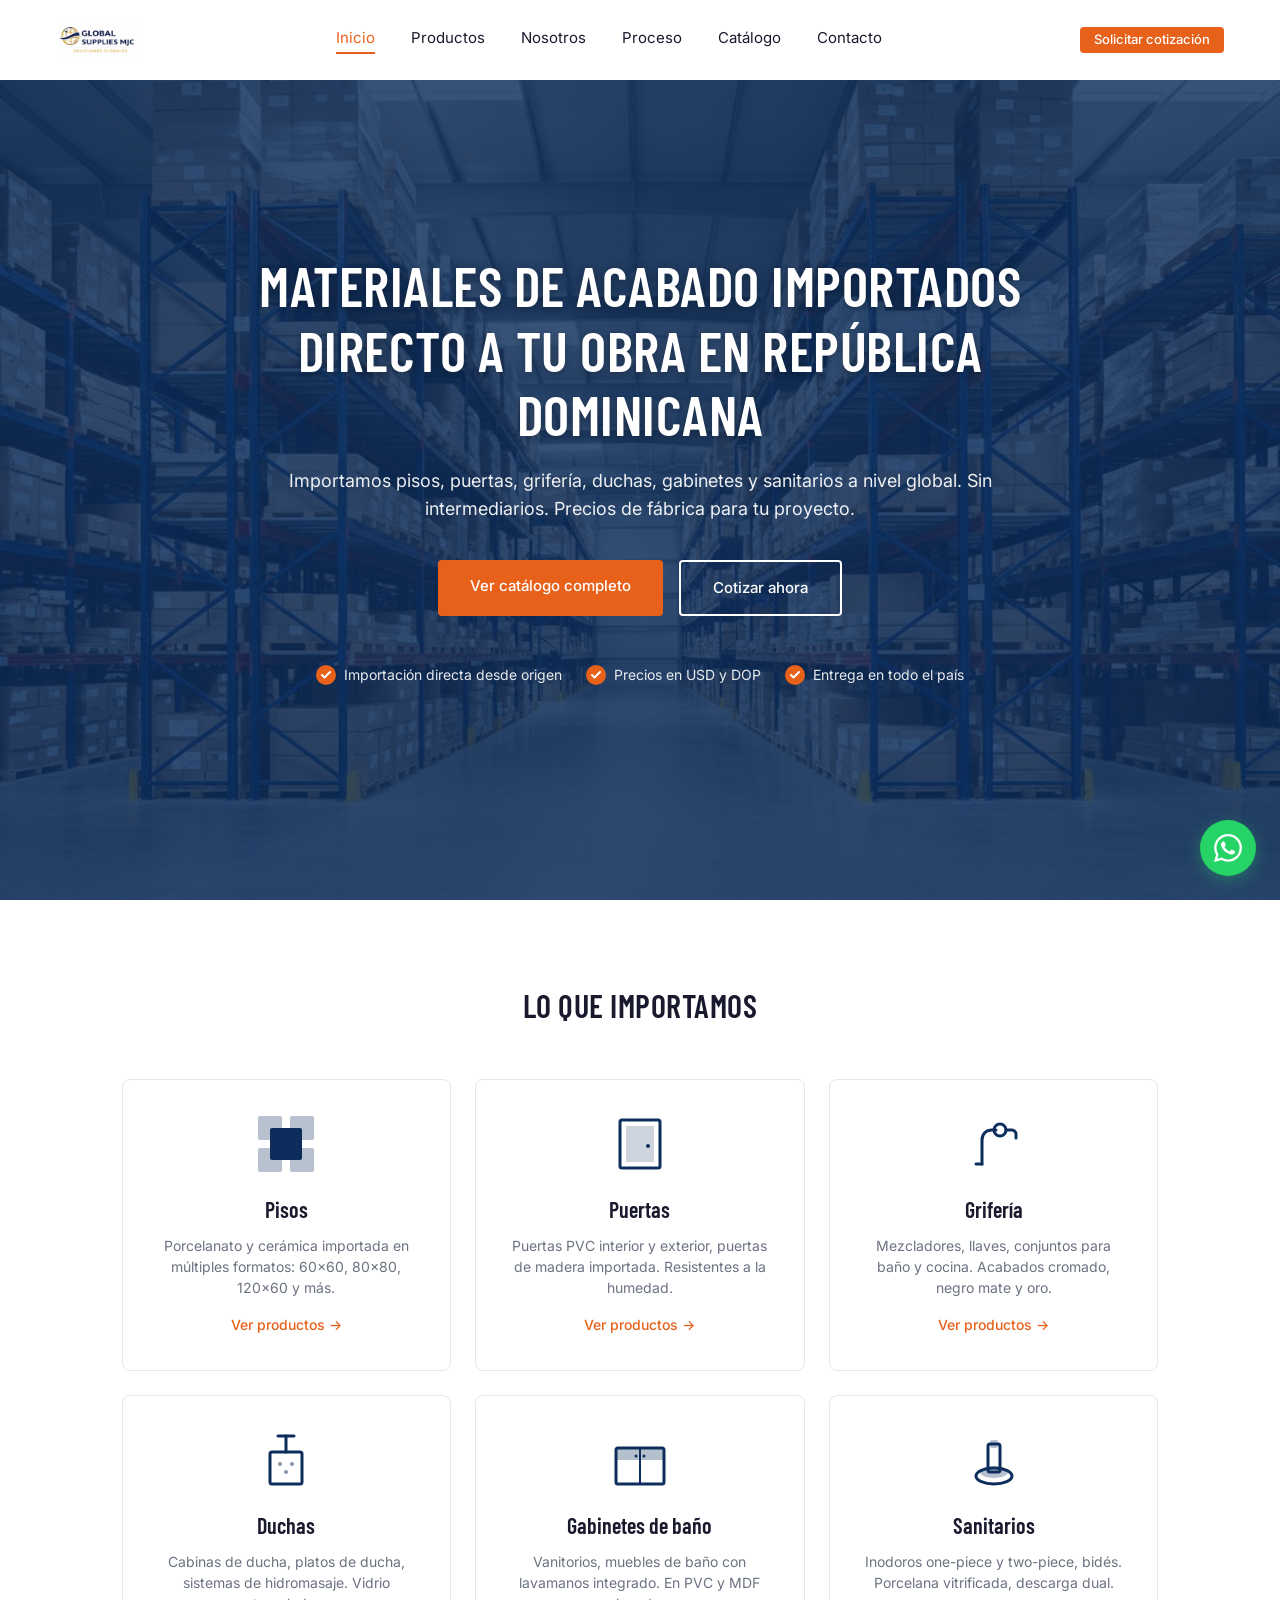
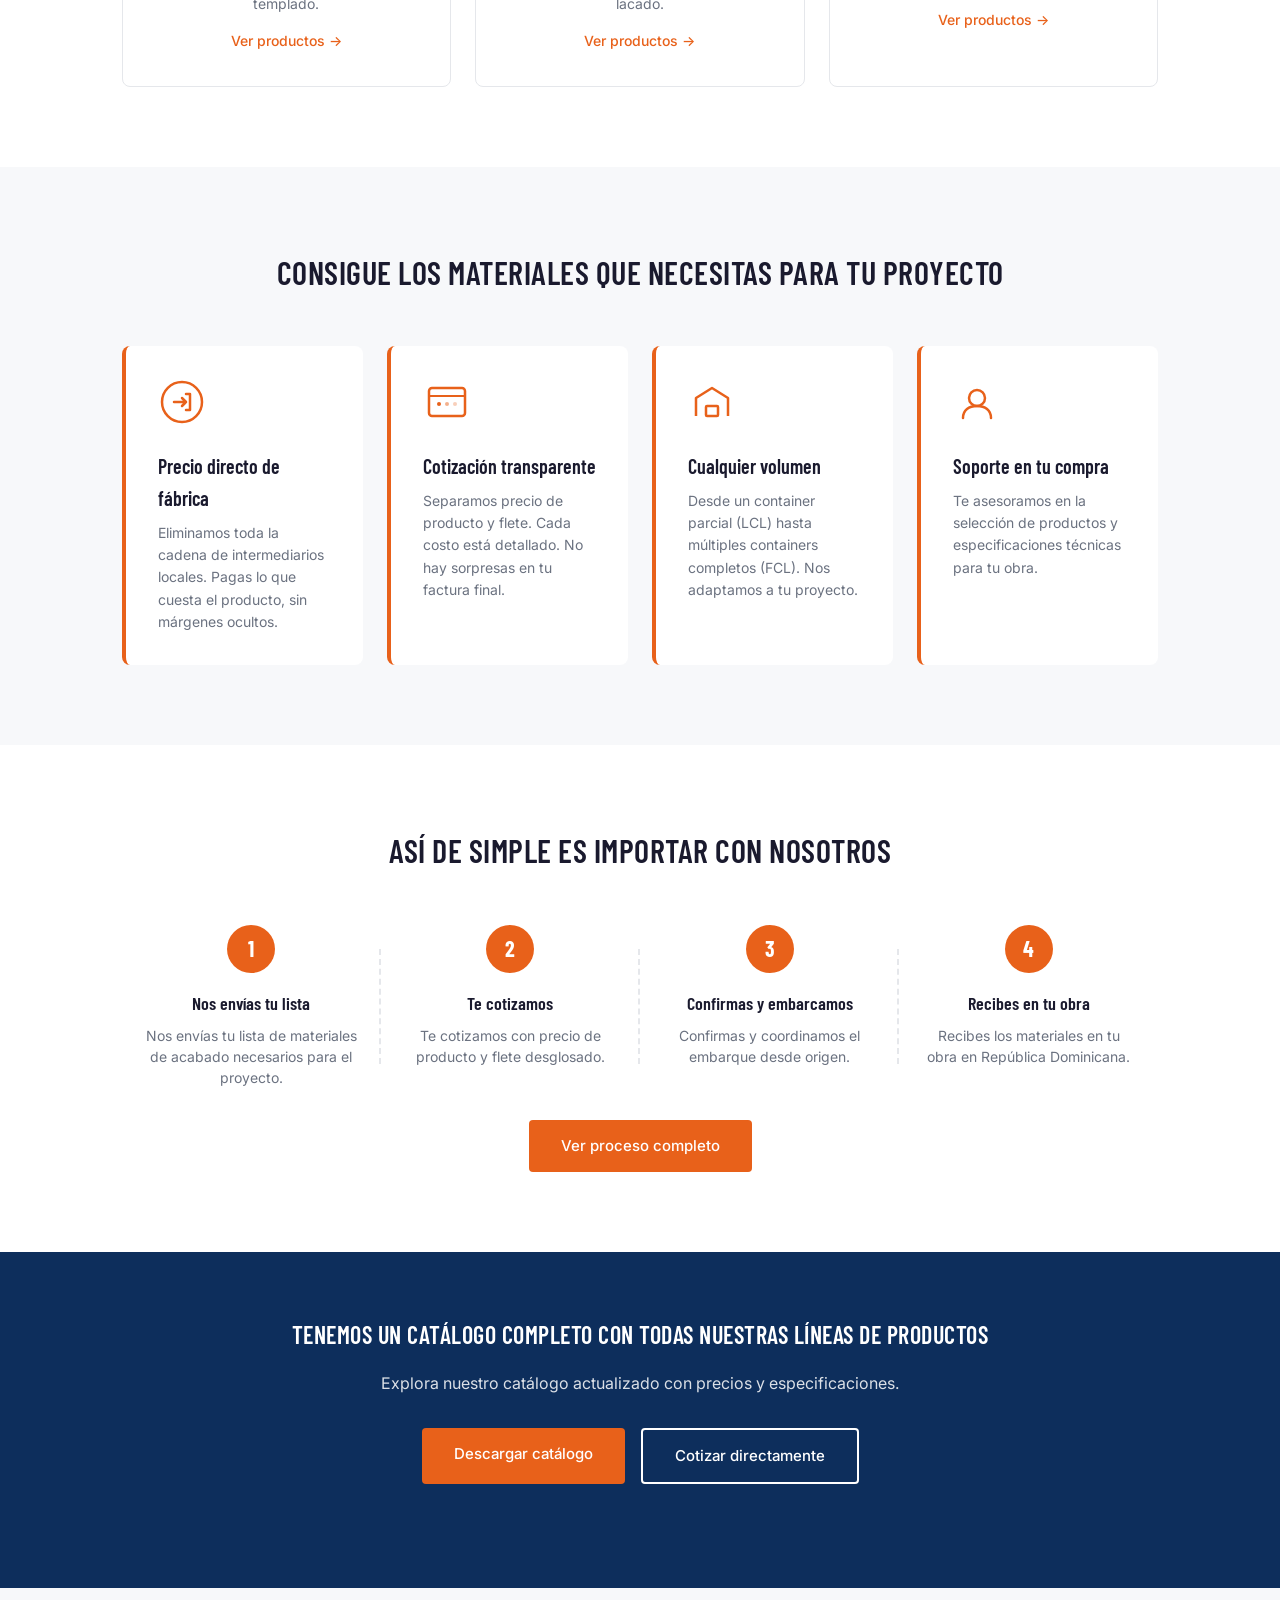
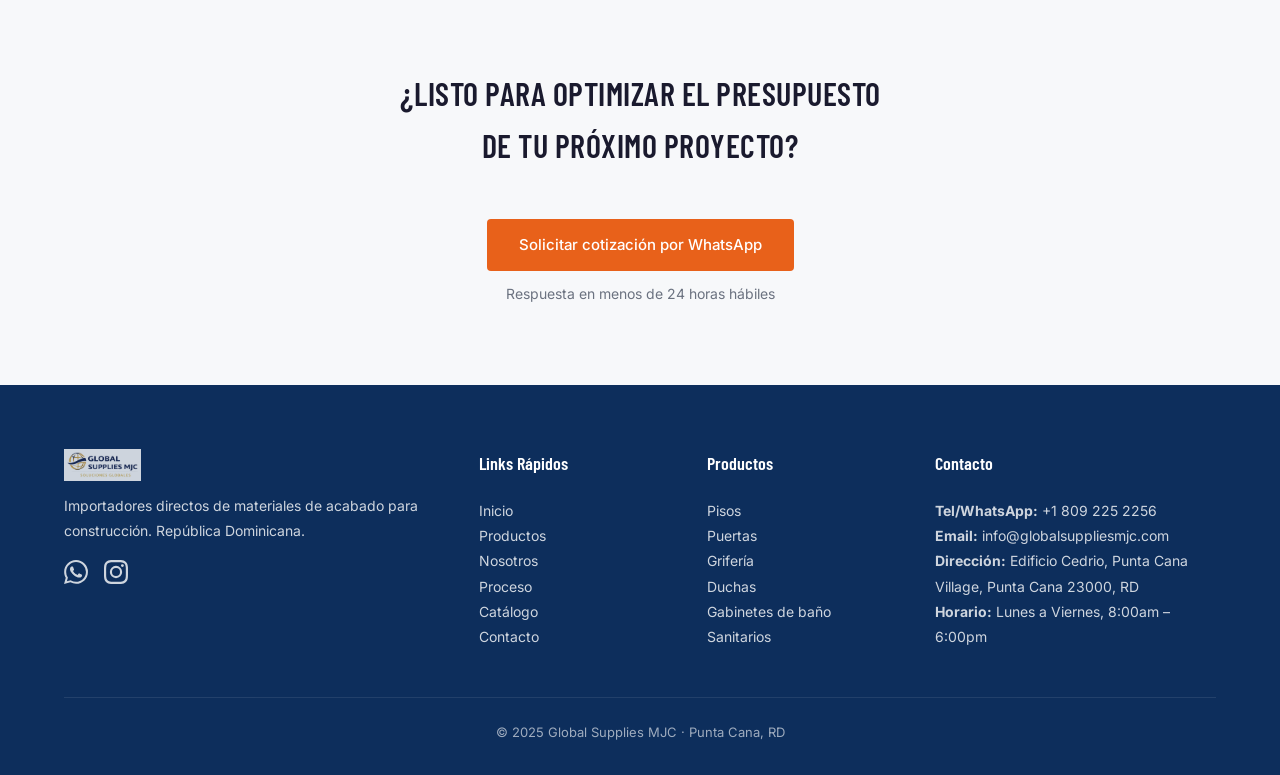
==== commit 3da6ae39: "Update Global Supplies site: pages, styles, catalog assets, and media - Refresh HTML pages and style" ====
--- a/index.html
+++ b/index.html
@@ -4,7 +4,7 @@
   <meta charset="UTF-8">
   <meta name="viewport" content="width=device-width, initial-scale=1.0">
   <title>Global Supplies MJC — Materiales de Acabado Importados en República Dominicana</title>
-  <meta name="description" content="Importamos pisos, puertas, grifería, duchas, gabinetes y sanitarios desde China y EE.UU. Sin intermediarios. Precios de fábrica para tu proyecto en RD.">
+  <meta name="description" content="Importamos pisos, puertas, grifería, duchas, gabinetes y sanitarios a nivel global. Sin intermediarios. Precios de fábrica para tu proyecto en RD.">
   <meta name="keywords" content="materiales de construcción República Dominicana, importador materiales RD, pisos importados Santo Domingo, proveedor construcción Dominican Republic, porcelanato importado, puertas PVC, grifería importada">
   <meta name="author" content="Global Supplies MJC">
   <meta name="robots" content="index, follow">
@@ -15,11 +15,11 @@
   <meta property="og:type" content="website">
   <meta property="og:url" content="https://globalsuppliesmjc.com/">
   <meta property="og:title" content="Global Supplies MJC — Materiales de Acabado Importados en República Dominicana">
-  <meta property="og:description" content="Importamos pisos, puertas, grifería, duchas, gabinetes y sanitarios desde China y EE.UU. Sin intermediarios. Precios de fábrica para tu proyecto en RD.">
+  <meta property="og:description" content="Importamos pisos, puertas, grifería, duchas, gabinetes y sanitarios a nivel global. Sin intermediarios. Precios de fábrica para tu proyecto en RD.">
   <meta property="og:image" content="https://globalsuppliesmjc.com/images/hero-bg.jpg">
   <meta name="twitter:card" content="summary_large_image">
   <meta name="twitter:title" content="Global Supplies MJC — Materiales de Acabado Importados en RD">
-  <meta name="twitter:description" content="Importamos pisos, puertas, grifería, duchas, gabinetes y sanitarios desde China y EE.UU.">
+  <meta name="twitter:description" content="Importamos pisos, puertas, grifería, duchas, gabinetes y sanitarios a nivel global.">
   <meta name="twitter:image" content="https://globalsuppliesmjc.com/images/hero-bg.jpg">
 
   <!-- Schema.org -->
@@ -30,12 +30,13 @@
     "name": "Global Supplies MJC",
     "description": "Importador directo de materiales de acabado para construcción en República Dominicana.",
     "url": "https://globalsuppliesmjc.com",
-    "telephone": "[INSERTAR]",
-    "email": "[INSERTAR]",
+    "telephone": "+18092252256",
+    "email": "info@globalsuppliesmjc.com",
     "address": {
       "@type": "PostalAddress",
-      "streetAddress": "[INSERTAR]",
-      "addressLocality": "Santo Domingo",
+      "streetAddress": "Edificio Cedrio, Punta Cana Village",
+      "addressLocality": "Punta Cana",
+      "postalCode": "23000",
       "addressCountry": "DO"
     }
   }
@@ -53,7 +54,7 @@
   <!-- ==================== NAVBAR ==================== -->
   <nav class="navbar" id="navbar">
     <div class="container">
-      <a href="index.html" class="logo">GSMJC</a>
+      <a href="index.html" class="logo"><img src="images/GSMJC.png" alt="Global Supplies MJC" width="814" height="338" decoding="async"></a>
       <div class="nav-links">
         <a href="index.html" class="active">Inicio</a>
         <a href="productos.html">Productos</a>
@@ -62,7 +63,7 @@
         <a href="catalogo.html">Catálogo</a>
         <a href="contacto.html">Contacto</a>
       </div>
-      <a href="https://wa.me/[INSERTAR]?text=Hola,%20quiero%20solicitar%20una%20cotización" class="nav-cta" target="_blank">Solicitar cotización</a>
+      <a href="https://wa.me/18092252256?text=Hola,%20quiero%20solicitar%20una%20cotización" class="nav-cta" target="_blank">Solicitar cotización</a>
       <div class="hamburger" id="hamburger" onclick="toggleMenu()">
         <span></span>
         <span></span>
@@ -76,7 +77,7 @@
       <a href="proceso.html">Proceso</a>
       <a href="catalogo.html">Catálogo</a>
       <a href="contacto.html">Contacto</a>
-      <a href="https://wa.me/[INSERTAR]?text=Hola,%20quiero%20solicitar%20una%20cotización" class="nav-cta" target="_blank">Solicitar cotización</a>
+      <a href="https://wa.me/18092252256?text=Hola,%20quiero%20solicitar%20una%20cotización" class="nav-cta" target="_blank">Solicitar cotización</a>
     </div>
   </nav>
 
@@ -84,10 +85,10 @@
   <section class="hero">
     <div class="hero-content">
       <h1>Materiales de acabado importados directo a tu obra en República Dominicana</h1>
-      <p class="subtitle">Importamos pisos, puertas, grifería, duchas, gabinetes y sanitarios desde China y EE.UU. Sin intermediarios. Precios de fábrica para tu proyecto.</p>
+      <p class="subtitle">Importamos pisos, puertas, grifería, duchas, gabinetes y sanitarios a nivel global. Sin intermediarios. Precios de fábrica para tu proyecto.</p>
       <div class="hero-buttons">
-        <a href="catalogo.html" class="btn btn-primary">Ver catálogo completo</a>
-        <a href="https://wa.me/[INSERTAR]?text=Hola,%20quiero%20cotizar%20materiales%20de%20acabado" class="btn btn-secondary" target="_blank">Cotizar ahora</a>
+        <a href="images/Catalogo-GS2026.pdf" class="btn btn-primary" target="_blank" rel="noopener">Ver catálogo completo</a>
+        <a href="https://wa.me/18092252256?text=Hola,%20quiero%20cotizar%20materiales%20de%20acabado" class="btn btn-secondary" target="_blank">Cotizar ahora</a>
       </div>
       <div class="badges">
         <div class="badge">
@@ -172,7 +173,7 @@
   <!-- ==================== PROPUESTA DE VALOR ==================== -->
   <section class="section bg-grey">
     <div class="container">
-      <h2 class="section-title">¿Por qué comprarle a un intermediario si puedes ir directo a la fuente?</h2>
+      <h2 class="section-title">Consigue los materiales que necesitas para tu proyecto</h2>
       <div class="value-grid">
         <div class="value-card fade-up">
           <div class="icon">
@@ -244,44 +245,8 @@
       <h2>Tenemos un catálogo completo con todas nuestras líneas de productos</h2>
       <p>Explora nuestro catálogo actualizado con precios y especificaciones.</p>
       <div class="btn-group">
-        <a href="catalogo.html" class="btn btn-primary">Descargar catálogo</a>
-        <a href="https://wa.me/[INSERTAR]?text=Hola,%20quiero%20cotizar%20materiales" class="btn btn-secondary" target="_blank">Cotizar directamente</a>
-      </div>
-    </div>
-  </section>
-
-  <!-- ==================== TESTIMONIOS ==================== -->
-  <section class="section bg-grey">
-    <div class="container">
-      <h2 class="section-title">Lo que dicen nuestros clientes</h2>
-      <div class="testimonial-grid">
-        <div class="testimonial-card fade-up">
-          <div class="quote-icon">
-            <svg width="32" height="32" viewBox="0 0 32 32" fill="currentColor"><path d="M10 18c-1.1 0-2.1-.4-2.8-1.2C6.4 16 6 15 6 14c0-2.2 1.2-4.2 3-5.3V6C5.5 7.2 3 10.6 3 14.5 3 19.2 6.6 23 11 23h1v-5h-2zm14 0c-1.1 0-2.1-.4-2.8-1.2-.8-.8-1.2-1.8-1.2-2.8 0-2.2 1.2-4.2 3-5.3V6c-3.5 1.2-6 4.6-6 8.5 0 4.7 3.6 8.5 8 8.5h1v-5h-2z"/></svg>
-          </div>
-          <p class="quote">Global Supplies MJC nos ayudó a reducir un 30% el costo de acabados en nuestro último proyecto de 24 apartamentos. La importación directa marca la diferencia.</p>
-          <div class="author">Carlos Méndez</div>
-          <div class="company">Construcciones Méndez &amp; Asoc.</div>
-          <div class="city">Santo Domingo</div>
-        </div>
-        <div class="testimonial-card fade-up">
-          <div class="quote-icon">
-            <svg width="32" height="32" viewBox="0 0 32 32" fill="currentColor"><path d="M10 18c-1.1 0-2.1-.4-2.8-1.2C6.4 16 6 15 6 14c0-2.2 1.2-4.2 3-5.3V6C5.5 7.2 3 10.6 3 14.5 3 19.2 6.6 23 11 23h1v-5h-2zm14 0c-1.1 0-2.1-.4-2.8-1.2-.8-.8-1.2-1.8-1.2-2.8 0-2.2 1.2-4.2 3-5.3V6c-3.5 1.2-6 4.6-6 8.5 0 4.7 3.6 8.5 8 8.5h1v-5h-2z"/></svg>
-          </div>
-          <p class="quote">Cumplieron con los tiempos de entrega y la calidad del porcelanato superó nuestras expectativas. Los recomiendo a cualquier constructor serio en RD.</p>
-          <div class="author">Ana Beltrán</div>
-          <div class="company">Grupo AB Inmobiliaria</div>
-          <div class="city">Santiago</div>
-        </div>
-        <div class="testimonial-card fade-up">
-          <div class="quote-icon">
-            <svg width="32" height="32" viewBox="0 0 32 32" fill="currentColor"><path d="M10 18c-1.1 0-2.1-.4-2.8-1.2C6.4 16 6 15 6 14c0-2.2 1.2-4.2 3-5.3V6C5.5 7.2 3 10.6 3 14.5 3 19.2 6.6 23 11 23h1v-5h-2zm14 0c-1.1 0-2.1-.4-2.8-1.2-.8-.8-1.2-1.8-1.2-2.8 0-2.2 1.2-4.2 3-5.3V6c-3.5 1.2-6 4.6-6 8.5 0 4.7 3.6 8.5 8 8.5h1v-5h-2z"/></svg>
-          </div>
-          <p class="quote">El proceso de cotización fue transparente, sin costos ocultos. Ya hemos importado tres containers con ellos y seguiremos trabajando juntos.</p>
-          <div class="author">Miguel Santos</div>
-          <div class="company">Constructora del Caribe</div>
-          <div class="city">La Romana</div>
-        </div>
+        <a href="images/Catalogo-GS2026.pdf" class="btn btn-primary" download="Catalogo-GS2026.pdf">Descargar catálogo</a>
+        <a href="https://wa.me/18092252256?text=Hola,%20quiero%20cotizar%20materiales" class="btn btn-secondary" target="_blank">Cotizar directamente</a>
       </div>
     </div>
   </section>
@@ -290,7 +255,7 @@
   <section class="section bg-grey">
     <div class="container max-w-600 text-center">
       <h2 class="section-title">¿Listo para optimizar el presupuesto de tu próximo proyecto?</h2>
-      <a href="https://wa.me/[INSERTAR]?text=Hola,%20quiero%20solicitar%20una%20cotización" class="btn btn-primary" target="_blank">Solicitar cotización por WhatsApp</a>
+      <a href="https://wa.me/18092252256?text=Hola,%20quiero%20solicitar%20una%20cotización" class="btn btn-primary" target="_blank">Solicitar cotización por WhatsApp</a>
       <p class="mt-1" style="color: var(--gris-medio); font-size: 14px; margin-top: 12px;">Respuesta en menos de 24 horas hábiles</p>
     </div>
   </section>
@@ -299,10 +264,10 @@
   <footer class="footer">
     <div class="footer-grid">
       <div class="footer-col">
-        <a href="index.html" class="footer-logo">GSMJC</a>
+        <a href="index.html" class="footer-logo"><img src="images/GSMJC.png" alt="Global Supplies MJC" width="814" height="338" decoding="async"></a>
         <p>Importadores directos de materiales de acabado para construcción. República Dominicana.</p>
         <div class="footer-social">
-          <a href="https://wa.me/[INSERTAR]" target="_blank" aria-label="WhatsApp">
+          <a href="https://wa.me/18092252256" target="_blank" aria-label="WhatsApp">
             <svg width="24" height="24" viewBox="0 0 24 24" fill="currentColor"><path d="M17.472 14.382c-.297-.149-1.758-.867-2.03-.967-.273-.099-.471-.148-.67.15-.197.297-.767.966-.94 1.164-.173.199-.347.223-.644.075-.297-.15-1.255-.463-2.39-1.475-.883-.788-1.48-1.761-1.653-2.059-.173-.297-.018-.458.13-.606.134-.133.298-.347.446-.52.149-.174.198-.298.298-.497.099-.198.05-.371-.025-.52-.075-.149-.669-1.612-.916-2.207-.242-.579-.487-.5-.669-.51-.173-.008-.371-.01-.57-.01-.198 0-.52.074-.792.372-.272.297-1.04 1.016-1.04 2.479 0 1.462 1.065 2.875 1.213 3.074.149.198 2.096 3.2 5.077 4.487.709.306 1.262.489 1.694.625.712.227 1.36.195 1.871.118.571-.085 1.758-.719 2.006-1.413.248-.694.248-1.289.173-1.413-.074-.124-.272-.198-.57-.347m-5.421 7.403h-.004a9.87 9.87 0 01-5.031-1.378l-.361-.214-3.741.982.998-3.648-.235-.374a9.86 9.86 0 01-1.51-5.26c.001-5.45 4.436-9.884 9.888-9.884 2.64 0 5.122 1.03 6.988 2.898a9.825 9.825 0 012.893 6.994c-.003 5.45-4.437 9.884-9.885 9.884m8.413-18.297A11.815 11.815 0 0012.05 0C5.495 0 .16 5.335.157 11.892c0 2.096.547 4.142 1.588 5.945L.057 24l6.305-1.654a11.882 11.882 0 005.683 1.448h.005c6.554 0 11.89-5.335 11.893-11.893a11.821 11.821 0 00-3.48-8.413z"/></svg>
           </a>
           <a href="[INSERTAR Instagram]" target="_blank" aria-label="Instagram">
@@ -330,19 +295,19 @@
       </div>
       <div class="footer-col">
         <h4>Contacto</h4>
-        <p><strong>Tel/WhatsApp:</strong> [INSERTAR]</p>
-        <p><strong>Email:</strong> [INSERTAR]</p>
-        <p><strong>Dirección:</strong> [INSERTAR], Santo Domingo, RD</p>
+        <p><strong>Tel/WhatsApp:</strong> +1 809 225 2256</p>
+        <p><strong>Email:</strong> info@globalsuppliesmjc.com</p>
+        <p><strong>Dirección:</strong> Edificio Cedrio, Punta Cana Village, Punta Cana 23000, RD</p>
         <p><strong>Horario:</strong> Lunes a Viernes, 8:00am – 6:00pm</p>
       </div>
     </div>
     <div class="footer-bottom">
-      © 2025 Global Supplies MJC · Santo Domingo, RD · RNC: [INSERTAR]
+      © 2025 Global Supplies MJC · Punta Cana, RD
     </div>
   </footer>
 
   <!-- ==================== FLOATING WHATSAPP ==================== -->
-  <a href="https://wa.me/[INSERTAR]?text=Hola,%20quiero%20más%20información" class="whatsapp-float" target="_blank" aria-label="Escríbenos por WhatsApp">
+  <a href="https://wa.me/18092252256?text=Hola,%20quiero%20más%20información" class="whatsapp-float" target="_blank" aria-label="Escríbenos por WhatsApp">
     <span class="whatsapp-tooltip">Escríbenos por WhatsApp</span>
     <svg viewBox="0 0 24 24" fill="white"><path d="M17.472 14.382c-.297-.149-1.758-.867-2.03-.967-.273-.099-.471-.148-.67.15-.197.297-.767.966-.94 1.164-.173.199-.347.223-.644.075-.297-.15-1.255-.463-2.39-1.475-.883-.788-1.48-1.761-1.653-2.059-.173-.297-.018-.458.13-.606.134-.133.298-.347.446-.52.149-.174.198-.298.298-.497.099-.198.05-.371-.025-.52-.075-.149-.669-1.612-.916-2.207-.242-.579-.487-.5-.669-.51-.173-.008-.371-.01-.57-.01-.198 0-.52.074-.792.372-.272.297-1.04 1.016-1.04 2.479 0 1.462 1.065 2.875 1.213 3.074.149.198 2.096 3.2 5.077 4.487.709.306 1.262.489 1.694.625.712.227 1.36.195 1.871.118.571-.085 1.758-.719 2.006-1.413.248-.694.248-1.289.173-1.413-.074-.124-.272-.198-.57-.347m-5.421 7.403h-.004a9.87 9.87 0 01-5.031-1.378l-.361-.214-3.741.982.998-3.648-.235-.374a9.86 9.86 0 01-1.51-5.26c.001-5.45 4.436-9.884 9.888-9.884 2.64 0 5.122 1.03 6.988 2.898a9.825 9.825 0 012.893 6.994c-.003 5.45-4.437 9.884-9.885 9.884m8.413-18.297A11.815 11.815 0 0012.05 0C5.495 0 .16 5.335.157 11.892c0 2.096.547 4.142 1.588 5.945L.057 24l6.305-1.654a11.882 11.882 0 005.683 1.448h.005c6.554 0 11.89-5.335 11.893-11.893a11.821 11.821 0 00-3.48-8.413z"/></svg>
   </a>
--- a/styles.css
+++ b/styles.css
@@ -20,6 +20,7 @@
   --whatsapp: #25D366;
   --font-title: 'Barlow Condensed', sans-serif;
   --font-body: 'Inter', sans-serif;
+  --navbar-height: 80px;
 }
 
 html { scroll-behavior: smooth; }
@@ -111,7 +112,7 @@
   width: 100%;
   z-index: 100;
   background: var(--blanco);
-  height: 72px;
+  height: var(--navbar-height);
   transition: box-shadow 0.3s;
 }
 .navbar.scrolled { box-shadow: 0 2px 12px rgba(0,0,0,0.08); }
@@ -121,20 +122,31 @@
   align-items: center;
   justify-content: space-between;
   height: 100%;
+  gap: clamp(16px, 3vw, 36px);
+  padding: 0 clamp(20px, 5vw, 56px);
+  max-width: 1320px;
 }
 
 .logo {
-  font-family: var(--font-title);
-  font-weight: 700;
-  font-size: 28px;
-  color: var(--azul-profundo);
-  letter-spacing: 0.5px;
+  display: inline-flex;
+  align-items: center;
+  line-height: 0;
+  flex-shrink: 0;
+  max-width: min(168px, 42vw);
+}
+.logo img {
+  display: block;
+  height: 34px;
+  width: auto;
+  max-width: 100%;
+  object-fit: contain;
+  object-position: left center;
 }
 
 .nav-links {
   display: none;
   align-items: center;
-  gap: 32px;
+  gap: clamp(18px, 2.4vw, 32px);
 }
 
 .nav-links a {
@@ -160,12 +172,21 @@
 
 .nav-cta {
   display: none;
-  padding: 10px 20px;
+  align-self: center;
+  flex-shrink: 0;
+  flex-grow: 0;
+  width: max-content;
+  max-width: calc(100vw - 32px);
+  padding: 5px 14px;
   background: var(--naranja);
   color: var(--blanco);
   border-radius: 4px;
-  font-size: 14px;
+  font-size: 13px;
   font-weight: 500;
+  white-space: nowrap;
+  line-height: 1.2;
+  height: auto;
+  box-sizing: border-box;
 }
 .nav-cta:hover { background: var(--naranja-hover); }
 
@@ -177,6 +198,7 @@
   cursor: pointer;
   padding: 8px;
   z-index: 101;
+  flex-shrink: 0;
 }
 .hamburger span {
   display: block;
@@ -192,7 +214,7 @@
 /* Mobile Menu */
 .mobile-menu {
   position: fixed;
-  top: 72px;
+  top: var(--navbar-height);
   left: 0;
   width: 100%;
   background: var(--blanco);
@@ -225,8 +247,19 @@
 }
 
 @media (min-width: 768px) {
-  .nav-links { display: flex; }
-  .nav-cta { display: inline-block; }
+  .nav-links {
+    display: flex;
+    flex: 1;
+    justify-content: center;
+    gap: clamp(20px, 2.8vw, 40px);
+    min-width: 0;
+    margin: 0 clamp(16px, 2vw, 28px);
+  }
+  .nav-cta {
+    display: inline-flex;
+    align-items: center;
+    justify-content: center;
+  }
   .hamburger { display: none; }
   .mobile-menu { display: none; }
 }
@@ -264,11 +297,19 @@
 .footer-col a:hover { opacity: 1; }
 
 .footer-logo {
-  font-family: var(--font-title);
-  font-weight: 700;
-  font-size: 28px;
+  display: inline-flex;
+  align-items: center;
+  line-height: 0;
   margin-bottom: 12px;
-  display: inline-block;
+  max-width: min(148px, 45vw);
+}
+.footer-logo img {
+  display: block;
+  height: 32px;
+  width: auto;
+  max-width: min(148px, 45vw);
+  object-fit: contain;
+  object-position: left center;
 }
 
 .footer-social {
@@ -659,7 +700,7 @@
    BANNER SECTIONS
    ============================================= */
 .banner-section {
-  padding: 64px 5%;
+  padding: 64px 5% 96px;
   text-align: center;
 }
 .banner-section h2 {
@@ -682,43 +723,12 @@
   flex-wrap: wrap;
   gap: 16px;
   margin-top: 32px;
+  margin-bottom: 8px;
   justify-content: center;
 }
-
-/* =============================================
-   TESTIMONIALS
-   ============================================= */
-.testimonial-grid {
-  display: grid;
-  grid-template-columns: 1fr;
-  gap: 24px;
-}
-@media (min-width: 768px) {
-  .testimonial-grid { grid-template-columns: repeat(3, 1fr); }
-}
-
-.testimonial-card {
-  background: var(--blanco);
-  border-radius: 8px;
-  padding: 32px;
-  border: 1px solid var(--borde);
-}
-.testimonial-card .quote-icon { color: var(--naranja); opacity: 0.5; }
-.testimonial-card .quote {
-  font-size: 15px;
-  line-height: 1.7;
-  font-style: italic;
-  margin-top: 12px;
-}
-.testimonial-card .author {
-  font-weight: 600;
-  font-size: 15px;
-  margin-top: 20px;
-}
-.testimonial-card .company,
-.testimonial-card .city {
-  font-size: 13px;
-  color: var(--gris-medio);
+.banner-section .container > .btn {
+  display: inline-block;
+  margin-top: 28px;
 }
 
 /* =============================================
@@ -726,7 +736,7 @@
    ============================================= */
 .cat-tabs {
   position: sticky;
-  top: 72px;
+  top: var(--navbar-height);
   z-index: 50;
   background: var(--blanco);
   border-bottom: 1px solid var(--borde);
@@ -736,10 +746,10 @@
 .cat-tabs .container {
   display: flex;
   gap: 0;
-  padding: 0;
+  padding: 0 clamp(12px, 4vw, 36px);
 }
 .cat-tabs a {
-  padding: 16px 20px;
+  padding: 16px clamp(14px, 2.4vw, 24px);
   font-size: 14px;
   font-weight: 500;
   color: var(--texto);
@@ -811,15 +821,6 @@
   font-family: var(--font-title);
   font-weight: 600;
   font-size: 20px;
-}
-.product-card .origin {
-  display: inline-block;
-  font-size: 12px;
-  padding: 4px 12px;
-  border-radius: 20px;
-  background: var(--azul-profundo);
-  color: var(--blanco);
-  margin-top: 8px;
 }
 .product-card .description {
   font-size: 14px;
@@ -880,39 +881,6 @@
   line-height: 1.5;
 }
 .catalog-card .btn { margin-top: 24px; }
-
-/* =============================================
-   STATS / NUMBERS
-   ============================================= */
-.stats-grid {
-  display: grid;
-  grid-template-columns: repeat(2, 1fr);
-  gap: 24px;
-  max-width: 1200px;
-  margin: 0 auto;
-}
-@media (min-width: 1200px) {
-  .stats-grid { grid-template-columns: repeat(4, 1fr); }
-}
-
-.stat-card {
-  background: var(--blanco);
-  border-radius: 8px;
-  padding: 32px;
-  text-align: center;
-  border-top: 4px solid var(--naranja);
-}
-.stat-card .number {
-  font-family: var(--font-title);
-  font-weight: 700;
-  font-size: 36px;
-  color: var(--naranja);
-}
-.stat-card .label {
-  font-size: 14px;
-  color: var(--gris-medio);
-  margin-top: 8px;
-}
 
 /* =============================================
    COMPARISON TABLE
@@ -1178,5 +1146,5 @@
 @media (max-width: 767px) {
   .section { padding: 60px 5%; }
   .product-section { padding: 48px 5%; }
-  .banner-section { padding: 48px 5%; }
-}
+  .banner-section { padding: 48px 5% 80px; }
+}
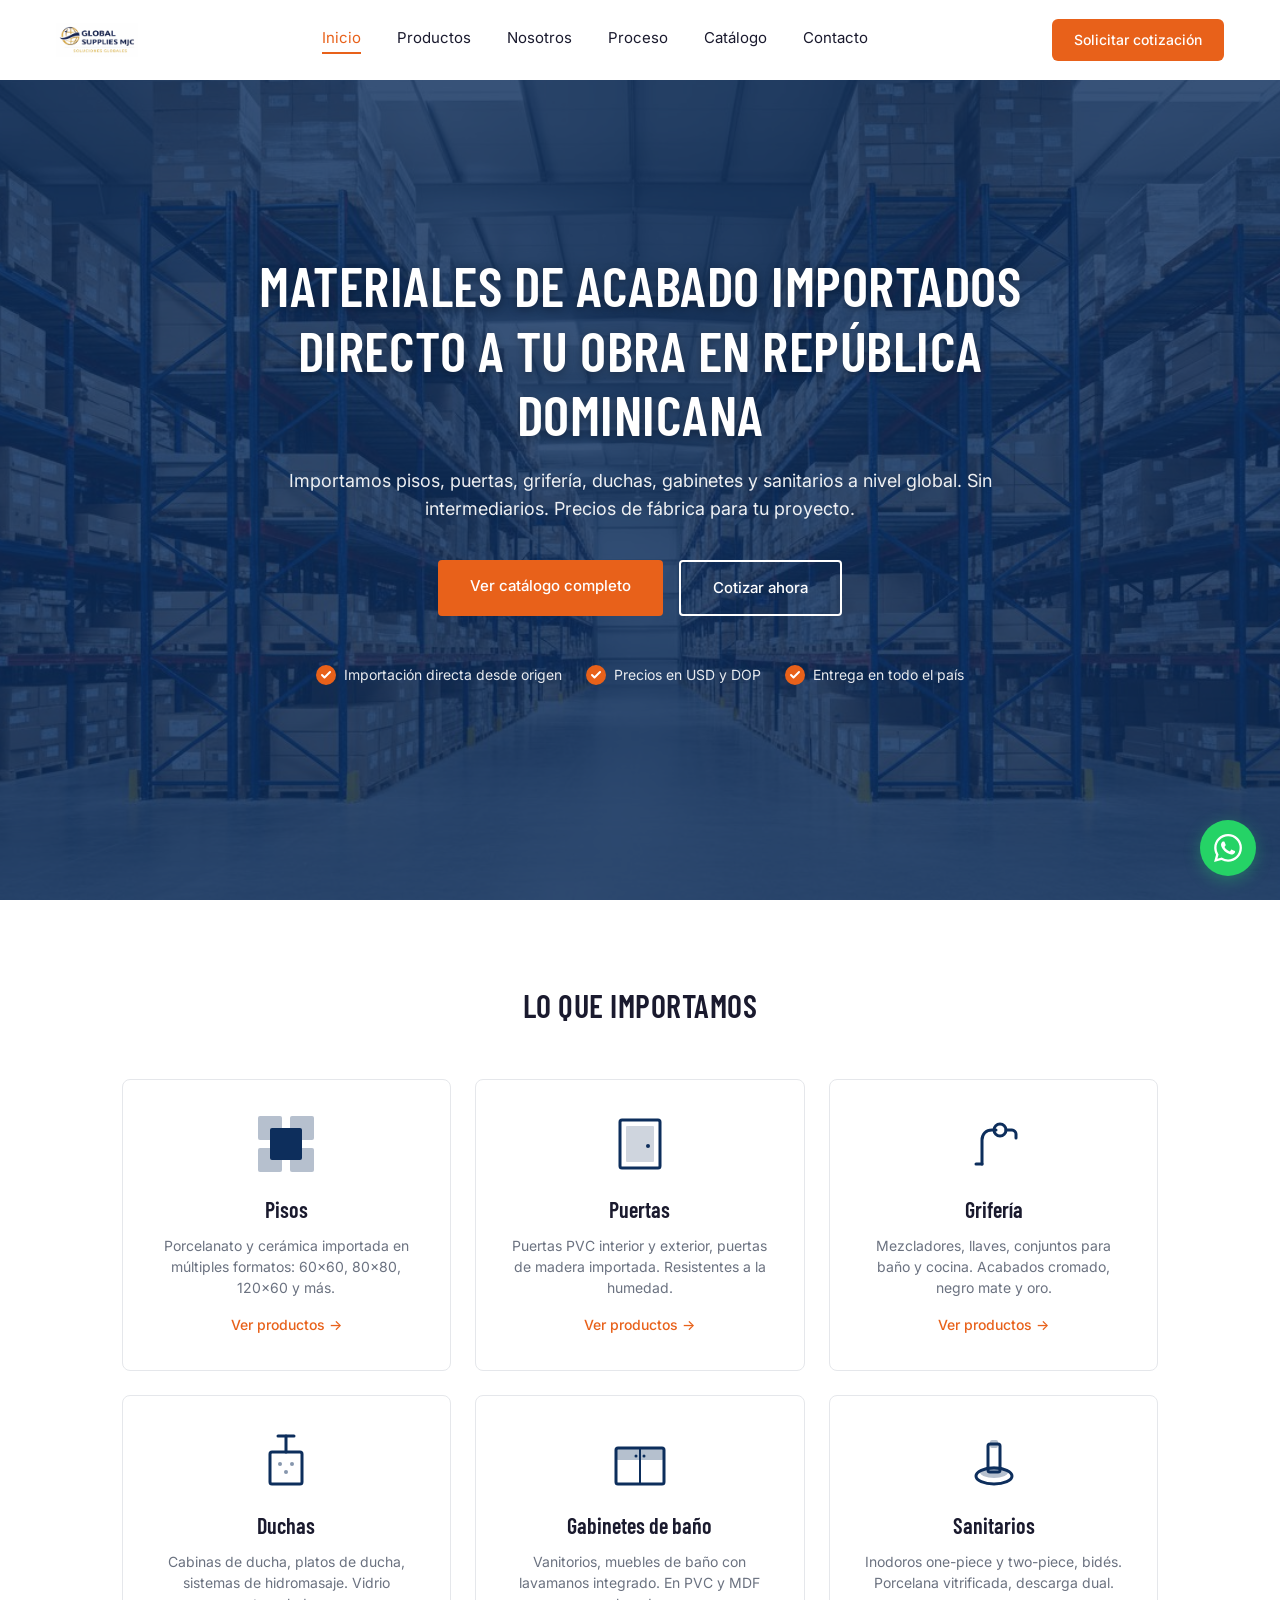
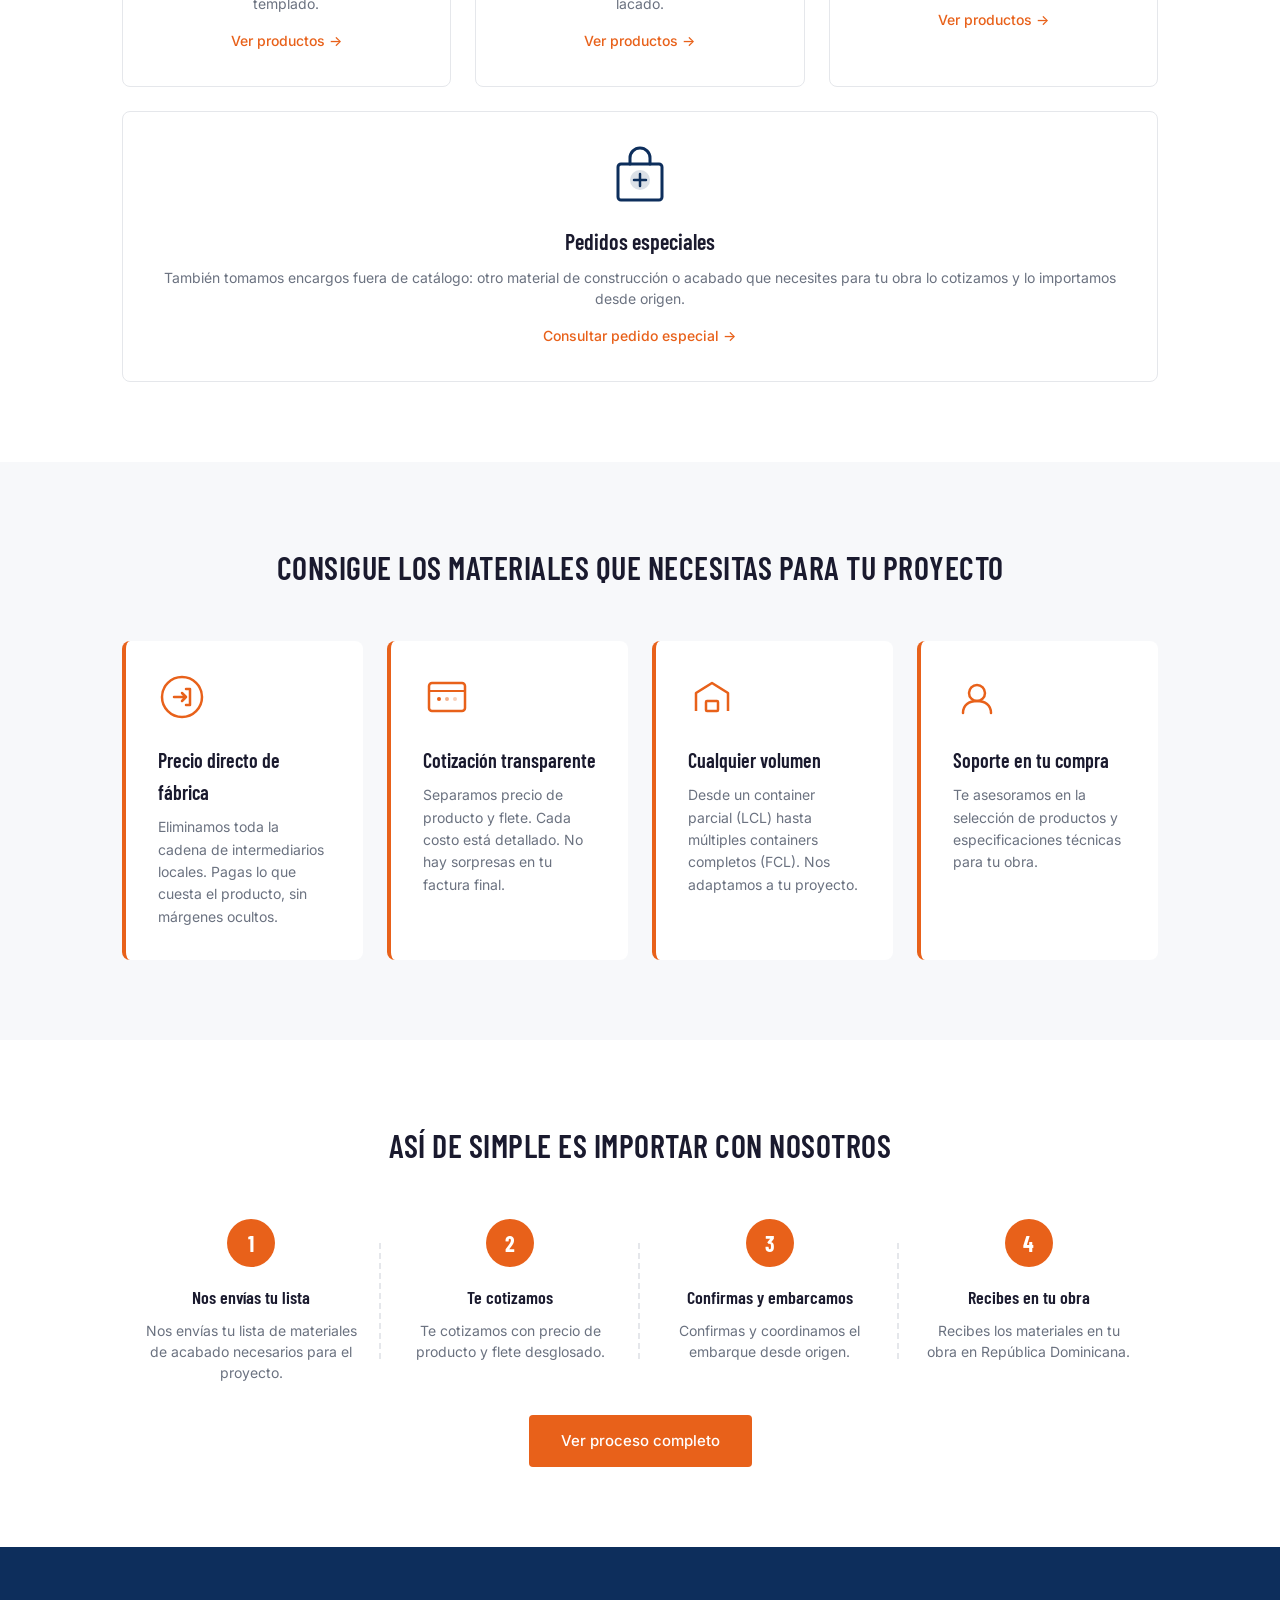
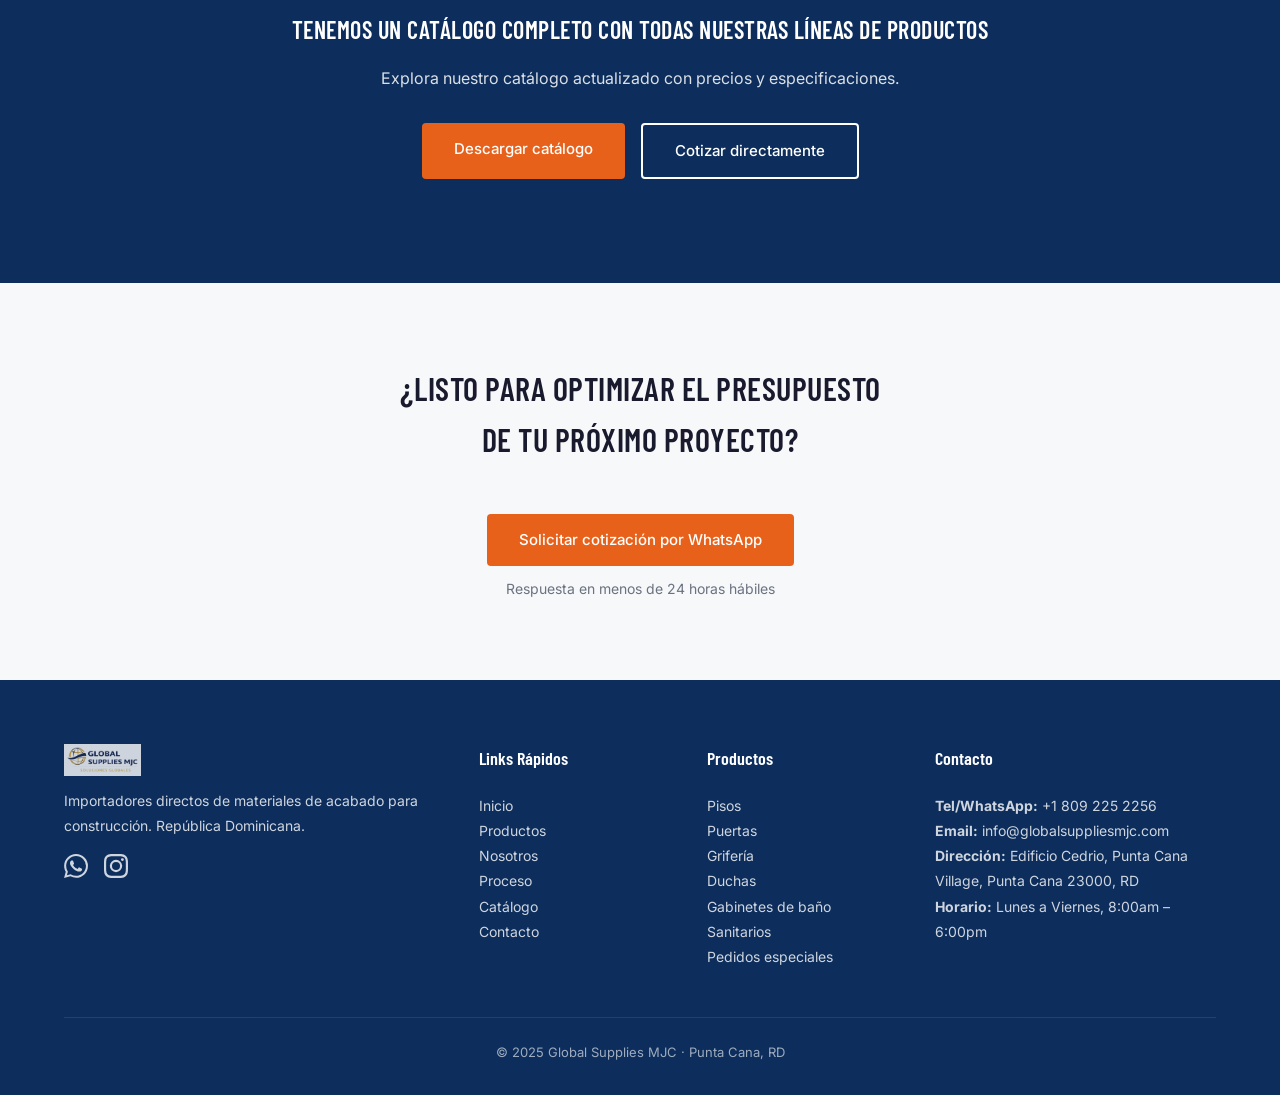
==== commit 36d86089: "Add pedidos especiales block in import section; footer links; catalog PDF update Co-authored-by: Cur" ====
--- a/index.html
+++ b/index.html
@@ -166,6 +166,15 @@
           <p>Inodoros one-piece y two-piece, bidés. Porcelana vitrificada, descarga dual.</p>
           <a href="productos.html#sanitarios">Ver productos →</a>
         </div>
+        <!-- Pedidos especiales -->
+        <div class="category-card category-card--special fade-up" id="pedidos-especiales">
+          <div class="icon">
+            <svg viewBox="0 0 64 64" fill="none" xmlns="http://www.w3.org/2000/svg"><rect x="10" y="20" width="44" height="36" rx="3" stroke="currentColor" stroke-width="3" fill="none"/><path d="M22 20V14a10 10 0 0 1 20 0v6" stroke="currentColor" stroke-width="3" fill="none" stroke-linecap="round"/><circle cx="32" cy="36" r="10" fill="currentColor" opacity="0.15"/><path d="M32 30v12M26 36h12" stroke="currentColor" stroke-width="2.5" stroke-linecap="round"/></svg>
+          </div>
+          <h3>Pedidos especiales</h3>
+          <p>También tomamos encargos fuera de catálogo: otro material de construcción o acabado que necesites para tu obra lo cotizamos y lo importamos desde origen.</p>
+          <a href="https://wa.me/18092252256?text=Hola,%20quiero%20cotizar%20un%20pedido%20especial%20de%20importación" target="_blank" rel="noopener">Consultar pedido especial →</a>
+        </div>
       </div>
     </div>
   </section>
@@ -292,6 +301,7 @@
         <a href="productos.html#duchas">Duchas</a>
         <a href="productos.html#gabinetes">Gabinetes de baño</a>
         <a href="productos.html#sanitarios">Sanitarios</a>
+        <a href="index.html#pedidos-especiales">Pedidos especiales</a>
       </div>
       <div class="footer-col">
         <h4>Contacto</h4>
--- a/styles.css
+++ b/styles.css
@@ -177,14 +177,14 @@
   flex-grow: 0;
   width: max-content;
   max-width: calc(100vw - 32px);
-  padding: 5px 14px;
+  padding: 12px 22px;
   background: var(--naranja);
   color: var(--blanco);
-  border-radius: 4px;
-  font-size: 13px;
+  border-radius: 6px;
+  font-size: 14px;
   font-weight: 500;
   white-space: nowrap;
-  line-height: 1.2;
+  line-height: 1.25;
   height: auto;
   box-sizing: border-box;
 }
@@ -554,6 +554,9 @@
 }
 @media (min-width: 768px) {
   .category-grid { grid-template-columns: repeat(2, 1fr); }
+  .category-card--special {
+    grid-column: 1 / -1;
+  }
 }
 @media (min-width: 1200px) {
   .category-grid { grid-template-columns: repeat(3, 1fr); }
